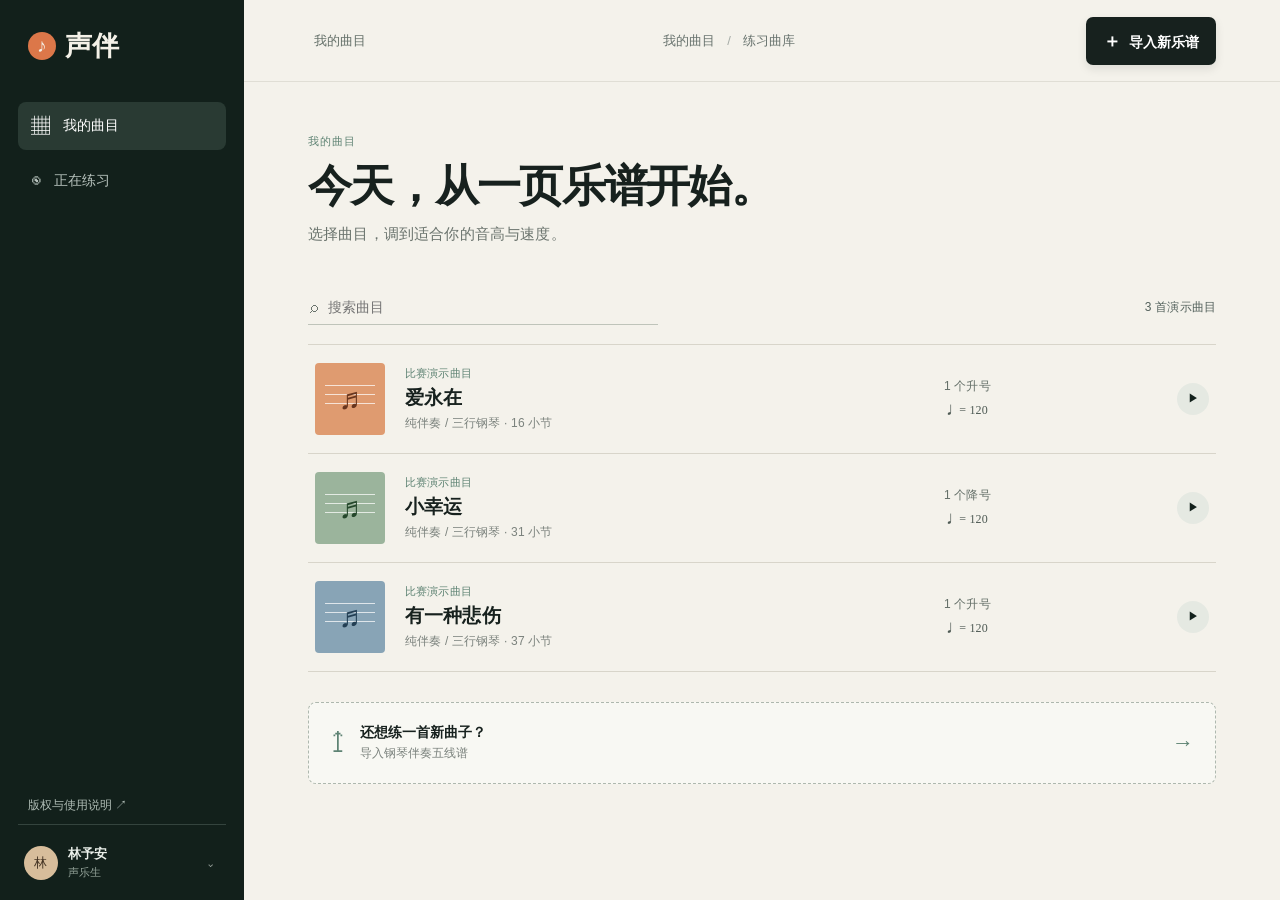
==== index.html @ eda8b864 "首次提交：声伴演示版" ====
<!doctype html>
<html lang="zh-CN">
  <head>
    <meta charset="UTF-8" />
    <meta name="viewport" content="width=device-width, initial-scale=1.0" />
    <meta name="theme-color" content="#17211e" />
    <title>声伴 · 声乐练习伴奏</title>
    <link rel="manifest" href="manifest.webmanifest" />
    <link rel="icon" href="icon.svg" type="image/svg+xml" />
    <link rel="stylesheet" href="styles.css" />
    <link rel="stylesheet" href="practice.css" />
  </head>
  <body>
    <div class="app-shell">
      <aside class="sidebar" aria-label="主导航">
        <a href="#" class="brand" aria-label="声伴首页"><span class="brand-mark">♪</span><span>声伴</span></a>
        <nav>
          <button class="nav-item active" data-view="library"><span>▦</span>我的曲目</button>
          <button class="nav-item" data-view="practice"><span>◉</span>正在练习</button>
        </nav>
        <div class="sidebar-bottom">
          <button class="copyright-link" id="show-rights">版权与使用说明 ↗</button>
          <div class="user"><span class="avatar">林</span><span><b>林予安</b><small>声乐生</small></span><button aria-label="账户菜单">⌄</button></div>
        </div>
      </aside>

      <main>
        <header class="topbar">
          <button class="back-button" data-view="library">我的曲目</button>
          <div class="crumb">我的曲目 <span>/</span> 练习曲库</div>
          <button class="new-score" data-import><span>＋</span> 导入新乐谱</button>
        </header>

        <section class="view active" id="library-view" aria-labelledby="library-title">
          <div class="library-heading">
            <div><p class="eyebrow">我的曲目</p><h1 id="library-title">今天，从一页乐谱开始。</h1><p class="subcopy">选择曲目，调到适合你的音高与速度。</p></div>
            
          </div>
          <div class="search-row"><label class="search"><span>⌕</span><input id="song-search" aria-label="搜索曲目" placeholder="搜索曲目" /></label><span class="library-count">3 首演示曲目</span></div>
          <div class="score-list" id="songs" aria-label="曲目列表"></div>
          <p id="empty-library" hidden>没有找到曲目，请换个名字试试。</p>
          <button class="import-banner" data-import><span class="upload-glyph">↥</span><span><b>还想练一首新曲子？</b><small>导入钢琴伴奏五线谱</small></span><strong>→</strong></button>
        </section>

        <section class="view" id="practice-view" aria-labelledby="practice-title">
          <div class="practice-head"><button class="back-button" data-view="library">← <span>曲目库</span></button><button class="back-button" id="restart">回到开头 ↶</button></div>
          <div class="piece-heading"><div class="piece-index">01</div><div><p class="eyebrow">钢琴伴奏练习</p><h1 id="practice-title">爱永在</h1><p id="practice-subtitle">16 小节 · 比赛演示曲目</p></div><div class="saved"><span>✓</span> 已保存</div></div>
          <div class="practice-grid">
            <section class="score-paper" aria-label="曲目五线谱">
              <div class="paper-top"><span id="score-title">爱永在</span><span id="score-key-label">原调</span></div>
              <p id="score-message" role="status">请从曲库选择曲目</p>
              <div id="score-container" aria-label="完整乐谱"></div>
              <p class="preview-caption">谱面保留全部声部；“纯伴奏”只播放钢琴双手声部。</p>
            </section>
            <aside class="control-deck">
              <div class="track-tabs" role="tablist"><button class="track-tab active" data-track="accompaniment" role="tab" aria-selected="true">纯伴奏</button><button class="track-tab" data-track="melody" role="tab" aria-selected="false">旋律提示</button></div>
              <p class="track-description" id="track-description">只播放下面两行钢琴伴奏，关闭最上方主旋律。</p>
              <div class="transport"><button id="prev" aria-label="上一小节">↶</button><button class="main-play" id="main-play" aria-label="播放">▶</button><button id="next" aria-label="下一小节">↷</button></div>
              <div class="timeline"><span id="elapsed">00:00</span><input id="progress" aria-label="播放进度" type="range" step="0.01" min="0" max="100" value="0" /><span id="duration">00:00</span></div>
              <p id="position-label" class="position-label">准备乐谱</p><div class="deck-section"><div class="deck-label"><span>练习速度</span><b id="tempo-readout">120 BPM</b></div><input id="tempo" aria-label="练习速度：60 至 160 BPM" type="range" min="60" max="160" step="1" value="120" /><div class="tempo-limits"><span>60</span><span>160 BPM</span></div></div>
              <div class="deck-section key-section"><div class="deck-label"><span>练习调性</span><b id="key-readout">原调</b></div><div class="key-control"><button id="key-down" aria-label="降半音">−</button><span id="semitone">0</span><button id="key-up" aria-label="升半音">＋</button></div></div>
              <div class="practice-tools"><button id="loop-a">设置 A 点</button><button id="loop-b" disabled>设置 B 点</button></div>
              <p id="loop-status" class="control-note">选择播放位置，设置循环起止点</p>
              <button id="loop-clear" class="text-button" hidden>清除循环</button>
              <button id="count-toggle" class="count-button" aria-pressed="false">播放前倒数 4 拍</button>
              <details class="backup-panel"><summary>备用录音</summary><p id="backup-note">保持原调、原速；上方播放器支持移调与调速。</p><audio id="backup-audio" controls preload="none" aria-label="备用录音"></audio></details>
            </aside>
          </div>
        </section>
      </main>
    </div>

    <dialog id="import-dialog" aria-labelledby="import-title"><button class="modal-close" data-close aria-label="关闭">×</button><p class="eyebrow">导入乐谱</p><h2 id="import-title">先准备好你的乐谱</h2><p>当前演示可播放《爱永在》《小幸运》和《有一种悲伤》。新曲目需要先识谱、校对，再加入曲库；图片自动识谱尚未接通。</p><button class="primary-button" data-close>返回曲库</button></dialog>
    <dialog id="rights-dialog"><button class="modal-close" data-close aria-label="关闭">×</button><p class="eyebrow">使用说明</p><h2>仅使用你有权练习的乐谱</h2><p>当前原型不会上传或保存图片。正式服务接入后，乐谱处理方式与保存期限会在上传前说明。</p><button class="primary-button" data-close>我知道了</button></dialog>
    <div class="toast" id="toast" role="status"></div>
    <script src="vendor/opensheetmusicdisplay.min.js"></script>
    <script type="module" src="practice-app.js"></script>
  </body>
</html>
---- styles.css ----
:root{--ink:#17211e;--ink-soft:#53615c;--deep:#12201b;--paper:#f7f4ec;--paper-dark:#ece6d9;--line:#d8d5ca;--moss:#5e8373;--moss-light:#dce9df;--orange:#dc7749;--red:#b84e3d;--shadow:0 18px 44px rgba(26,36,30,.12)}*{box-sizing:border-box}body{margin:0;background:#f4f2eb;color:var(--ink);font-family:"Source Han Sans SC",sans-serif;letter-spacing:.01em}button,input{font:inherit}button{cursor:pointer;border:0;background:none;color:inherit}.app-shell{min-height:100vh;display:flex}.sidebar{width:244px;background:var(--deep);color:#e9eee9;display:flex;flex-direction:column;padding:28px 18px 20px;position:fixed;inset:0 auto 0 0}.brand{color:#f4f1e8;text-decoration:none;font-family:"Noto Serif SC",serif;font-size:27px;font-weight:700;display:flex;align-items:center;gap:9px;padding:0 10px 38px}.brand-mark{width:28px;height:28px;background:var(--orange);border-radius:50%;display:grid;place-items:center;font-family:serif;font-size:19px}.sidebar nav{display:grid;gap:7px}.nav-item{height:48px;text-align:left;border-radius:8px;color:#b7c2bd;padding:0 13px;font-size:14px;display:flex;align-items:center;gap:13px}.nav-item span{font-size:19px}.nav-item.active,.nav-item:hover{background:#293a33;color:#fff}.sidebar-bottom{margin-top:auto}.copyright-link{color:#aebbb4;font-size:12px;padding:10px}.user{border-top:1px solid #34443e;padding:20px 6px 0;display:flex;align-items:center;gap:10px;font-size:13px}.user .avatar{background:#d7bd9b;color:#433323;width:34px;height:34px;display:grid;place-items:center;border-radius:50%;font-family:"Noto Serif SC"}.user b,.user small{display:block}.user small{font-size:11px;color:#91a097;margin-top:2px}.user button{margin-left:auto;color:#ced6d0}main{width:calc(100% - 244px);margin-left:244px;min-height:100vh}.topbar{height:82px;padding:0 clamp(24px,5vw,84px);display:flex;align-items:center;justify-content:space-between;border-bottom:1px solid #e0ded5}.crumb{font-size:13px;color:#68736e}.crumb span{margin:0 8px;color:#a6aca7}.new-score,.primary-button{background:var(--ink);color:#fff;border-radius:7px;padding:12px 17px;font-size:14px;font-weight:600;box-shadow:0 4px 10px rgba(18,32,27,.1)}.new-score span{font-size:18px;margin-right:4px}.mobile-menu{display:none}.view{display:none;padding:52px clamp(24px,5vw,84px) 72px;max-width:1450px;margin:auto}.view.active{display:block}.library-heading{display:flex;justify-content:space-between;align-items:flex-start}.eyebrow{color:var(--moss);font-family:"DM Mono",monospace;letter-spacing:.1em;text-transform:uppercase;font-size:11px;margin:0 0 12px;font-weight:500}.library-heading h1,.piece-heading h1,dialog h2{font:600 clamp(29px,3.4vw,47px)/1.17 "Noto Serif SC",serif;letter-spacing:-.04em;margin:0}.subcopy{color:#6b746e;margin:13px 0 0;font-size:15px}.round-icon{width:38px;height:38px;border:1px solid var(--line);border-radius:50%;color:#647069;font-size:20px}.search-row{display:flex;justify-content:space-between;align-items:center;margin:46px 0 19px}.search{display:flex;align-items:center;border-bottom:1px solid #bfc4ba;width:min(350px,60%);padding:8px 2px;gap:8px;color:#6a746d}.search input{background:transparent;border:0;outline:0;width:100%;font-size:14px}.filter{font-size:13px;border:1px solid var(--line);border-radius:5px;padding:9px 11px;background:#f9f8f4}.filter span{margin-left:20px}.score-list{border-top:1px solid var(--line)}.score-row{display:grid;grid-template-columns:70px 1fr 155px 90px;gap:20px;align-items:center;padding:18px 7px;border-bottom:1px solid var(--line);transition:.2s}.score-row:hover{background:#eeeee7;transform:translateX(3px)}.score-art{height:72px;border-radius:4px;position:relative;overflow:hidden;display:flex;align-items:center;justify-content:center;font-family:serif;font-size:30px}.score-art i{height:1px;position:absolute;left:10px;right:10px;background:rgba(255,255,255,.72)}.score-art i:nth-of-type(1){top:22px}.score-art i:nth-of-type(2){top:31px}.score-art i:nth-of-type(3){top:40px}.art-orange{background:#df9b70;color:#68351e}.art-blue{background:#88a4b6;color:#233f54}.art-green{background:#9bb49c;color:#24472b}.score-art span{z-index:1}.score-kicker{font-size:11px;color:var(--moss);font-family:"DM Mono";margin:0 0 4px}.score-main h2{font:600 19px "Noto Serif SC",serif;margin:0}.score-main p:last-child{font-size:12px;margin:4px 0 0;color:#7b827d}.score-meta{font-size:12px;color:#657069;display:grid;gap:7px}.score-meta b{font:500 12px "DM Mono";color:#4e5a54}.row-actions{display:flex;gap:8px;justify-content:flex-end}.row-actions button{width:32px;height:32px;border-radius:50%;font-size:18px}.play-mini{background:#e5e9e2;color:var(--deep);font-size:11px!important}.import-banner{width:100%;margin-top:30px;border:1px dashed #aeb8ae;border-radius:8px;padding:21px;display:flex;align-items:center;gap:16px;text-align:left;background:#f8f8f3}.import-banner:hover{background:#edf1ec}.upload-glyph{font-size:28px;color:var(--moss)}.import-banner b,.import-banner small{display:block}.import-banner b{font-size:14px}.import-banner small{color:#7b827d;font-size:12px;margin-top:3px}.import-banner strong{font-size:22px;margin-left:auto;color:var(--moss)}
/* practice */.practice-head{display:flex;justify-content:space-between}.back-button{font-size:13px;color:#647069}.back-button span{margin-left:6px}.more-button{font-size:18px}.piece-heading{display:flex;align-items:center;gap:20px;margin:28px 0 36px}.piece-index{font:500 14px "DM Mono";color:#7a8b81;border-right:1px solid var(--line);padding:10px 20px 10px 0}.piece-heading h1{font-size:38px}.piece-heading p:last-child{font-size:13px;color:#6f7973;margin:7px 0 0}.saved{font-size:12px;color:#628472;margin-left:auto}.saved span{border-radius:50%;background:#dfece3;padding:2px 5px;margin-right:4px}.practice-grid{display:grid;grid-template-columns:minmax(400px,1.28fr) minmax(330px,.72fr);gap:32px;align-items:start}.score-paper{height:560px;background:var(--paper);box-shadow:var(--shadow);border:1px solid #e1ddcf;padding:52px 48px;position:relative;overflow:hidden}.paper-top{font-family:"Noto Serif SC";display:flex;justify-content:space-between;font-size:15px;margin-bottom:60px}.staff{height:112px;position:relative;border-top:1px solid #777}.staff:before,.staff:after{content:"";position:absolute;left:0;right:0;height:1px;background:#777;box-shadow:0 18px #777,0 36px #777,0 54px #777}.staff:before{top:0}.staff:after{display:none}.staff b{font-size:44px;position:absolute;top:3px;font-weight:400}.staff span{font-family:serif;font-size:33px;position:absolute;top:20px}.staff span:nth-of-type(1){left:23%}.staff span:nth-of-type(2){left:38%;top:10px}.staff span:nth-of-type(3){left:54%;top:30px}.staff span:nth-of-type(4){left:68%;top:6px}.staff span:nth-of-type(5){left:80%;top:18px}.staff span:nth-of-type(6){left:92%;top:26px}.staff-two{margin-top:15px}.staff-three{margin-top:15px}.play-cursor{position:absolute;background:var(--orange);top:122px;bottom:82px;width:2px;left:16%;box-shadow:0 0 0 5px rgba(220,119,73,.12);transition:left .1s linear}.paper-page{position:absolute;bottom:24px;left:0;right:0;text-align:center;font:12px "DM Mono";color:#92958e}.control-deck{background:#fffefb;border:1px solid #e4e1d8;padding:26px;border-radius:8px;box-shadow:0 7px 22px rgba(31,38,33,.05)}.track-tabs{display:grid;grid-template-columns:1fr 1fr;border-bottom:1px solid var(--line)}.track-tab{padding:0 0 11px;font-size:14px;color:#748078;position:relative}.track-tab.active{color:var(--ink);font-weight:600}.track-tab.active:after{content:"";height:2px;background:var(--orange);position:absolute;bottom:-1px;left:17px;right:17px}.track-description{font-size:12px;color:#78817b;line-height:1.7;margin:14px 0 19px}.transport{display:flex;align-items:center;justify-content:center;gap:24px}.transport button:not(.main-play){color:#67726b;font-size:21px}.main-play{width:56px;height:56px;border-radius:50%;background:var(--ink);color:#fff;font-size:18px;padding-left:3px;box-shadow:0 7px 15px rgba(18,32,27,.18)}.timeline{display:grid;grid-template-columns:37px 1fr 37px;align-items:center;gap:8px;margin:17px 0 26px;font:10px "DM Mono";color:#788079}.timeline input{width:100%}.deck-section{padding:19px 0;border-top:1px solid #e5e2d9}.deck-label{display:flex;justify-content:space-between;font-size:13px;margin-bottom:14px}.deck-label b{font:500 12px "DM Mono";color:var(--moss)}input[type=range]{accent-color:var(--moss)}.speed-presets{display:flex;gap:8px;margin-top:12px}.speed-presets button{border:1px solid var(--line);border-radius:4px;padding:5px 8px;font:11px "DM Mono";color:#65716a}.speed-presets .selected{color:#fff;background:var(--moss);border-color:var(--moss)}.key-control{display:flex;gap:14px;align-items:center}.key-control button{width:32px;height:28px;border:1px solid var(--line);border-radius:4px;font-size:19px;line-height:1}.key-control span{font:12px "DM Mono";width:20px;text-align:center}.practice-tools{display:grid;grid-template-columns:1fr 1fr;gap:9px;margin-top:20px}.practice-tools button{border:1px solid var(--line);border-radius:5px;padding:10px 7px;font-size:12px;color:#637068}.practice-tools button.active{background:var(--moss-light);border-color:var(--moss);color:#28503e}.practice-tools span{font-size:16px;margin-right:3px}
/* dialogs */dialog{width:min(520px,calc(100% - 28px));border:0;border-radius:10px;padding:38px;background:#fbfaf6;box-shadow:0 30px 90px rgba(0,0,0,.3);color:var(--ink)}dialog::backdrop{background:rgba(10,22,17,.63);backdrop-filter:blur(3px)}dialog h2{font-size:31px}dialog>p:not(.eyebrow){font-size:14px;color:#68736d;line-height:1.8;margin:12px 0 24px}.modal-close{position:absolute;right:17px;top:14px;color:#6e7771;font-size:24px}.modal-step{display:none}.modal-step.active{display:block}.dropzone{border:1px dashed #9eab9f;min-height:178px;display:flex;flex-direction:column;justify-content:center;align-items:center;gap:6px;cursor:pointer;background:#f4f6f0;margin:26px 0 16px;border-radius:7px}.dropzone:hover{background:#e9f0e9}.dropzone input{display:none}.dropzone .camera{font-size:26px;color:var(--moss)}.dropzone b{font-size:14px}.dropzone small{font-size:12px;color:#7b837d}.rights{display:flex;gap:8px;font-size:12px;line-height:1.6;color:#657069;margin-bottom:19px}.rights input{margin-top:3px;accent-color:var(--moss)}.primary-button{width:100%;display:flex;justify-content:space-between;align-items:center}.primary-button:disabled{opacity:.4;cursor:not-allowed}.scan-preview{height:186px;background:#e8e0d2;border-radius:5px;position:relative;overflow:hidden;display:grid;place-items:center;margin:28px 0 17px}.scan-page{width:178px;height:142px;background:#fcfaf3;box-shadow:0 4px 15px rgba(0,0,0,.13);display:grid;place-items:center;font:37px serif;letter-spacing:8px;transform:rotate(-3deg)}.scan-line{position:absolute;height:2px;background:var(--orange);left:0;right:0;top:44%;box-shadow:0 0 15px 4px rgba(220,119,73,.3);animation:scan 1.6s ease-in-out infinite}@keyframes scan{50%{top:66%}}.progress-label{font-size:13px;display:flex;justify-content:space-between}.progress-label b{font:12px "DM Mono";color:var(--moss)}.scan-progress{height:5px;background:#e1e5de;border-radius:9px;overflow:hidden;margin-top:9px}.scan-progress i{display:block;height:100%;background:var(--moss);width:16%;transition:width .4s}.scan-note{color:#7a837e;font-size:12px;line-height:1.7;margin:15px 0 0}.review-summary{display:flex;gap:13px;align-items:center;background:#edf3ed;padding:16px;border-radius:6px;margin:24px 0 12px}.check-circle{background:var(--moss);color:white;width:25px;height:25px;border-radius:50%;display:grid;place-items:center}.review-summary b,.review-summary small{display:block;font-size:13px}.review-summary small{font-size:11px;color:#68736d;margin-top:3px}.warning{display:flex;gap:10px;background:#fff3df;border-left:3px solid #d58c35;padding:11px;margin-bottom:20px}.warning span{color:#b26b1f;font-weight:bold}.warning p{margin:0;font-size:11px;line-height:1.55;color:#705c42}.warning b{display:block}.text-button{display:block;margin:14px auto 0;font-size:13px;color:#69766e;text-decoration:underline}.toast{position:fixed;bottom:28px;left:50%;transform:translate(-50%,130px);background:var(--ink);color:#fff;padding:11px 18px;border-radius:6px;font-size:13px;box-shadow:var(--shadow);opacity:0;transition:.3s;z-index:5}.toast.show{transform:translate(-50%,0);opacity:1}
@media(max-width:820px){.sidebar{width:100%;height:64px;bottom:auto;padding:0 17px;flex-direction:row;align-items:center;z-index:4}.brand{font-size:23px;padding:0}.brand-mark{width:25px;height:25px}.sidebar nav,.sidebar-bottom{display:none}main{width:100%;margin:0;padding-top:64px}.topbar{height:62px;padding:0 18px}.crumb{display:none}.mobile-menu{display:block;font-size:20px}.new-score{padding:9px 12px;font-size:12px}.view{padding:31px 18px 50px}.library-heading h1{font-size:32px}.subcopy{font-size:13px}.search-row{margin:30px 0 14px}.score-row{grid-template-columns:54px 1fr 36px;gap:12px;padding:13px 2px}.score-art{height:56px}.score-meta{display:none}.row-actions button:last-child{display:none}.score-main h2{font-size:16px}.score-main p:last-child{white-space:nowrap;overflow:hidden;text-overflow:ellipsis;max-width:190px}.import-banner{padding:17px}.piece-heading{margin:18px 0 25px;gap:13px}.piece-index{display:none}.piece-heading h1{font-size:31px}.saved{display:none}.practice-grid{grid-template-columns:1fr;gap:18px}.score-paper{height:415px;padding:32px 25px}.paper-top{margin-bottom:36px}.staff{height:83px}.staff span{font-size:25px}.practice-tools{margin-top:14px}dialog{padding:31px 24px}.dropzone{min-height:150px}}
@media(prefers-reduced-motion:reduce){*,*:before,*:after{animation-duration:.001ms!important;transition-duration:.001ms!important}}
.note-line{display:grid;grid-template-columns:repeat(8,1fr);gap:18px 8px;margin-top:42px;padding:28px 8px;border-top:1px solid #798079;border-bottom:1px solid #798079}.note-line span{font:500 15px "DM Mono";text-align:center;padding:8px 1px;background:#e8ede7;border-radius:4px;color:#244536}.preview-caption{font-size:12px;color:#707974;margin-top:28px}.generated-tracks{display:grid;gap:9px;margin:25px 0}.generated-tracks>div{display:flex;align-items:center;gap:11px;padding:12px;background:#f0f3ef;border:1px solid #dfe7df;border-radius:6px}.generated-tracks>div>span{width:31px;height:31px;background:#fff;border-radius:50%;display:grid;place-items:center;color:var(--moss);font-size:18px}.generated-tracks p{margin:0;flex:1}.generated-tracks b,.generated-tracks small{display:block;font-size:13px}.generated-tracks small{font-size:11px;color:#68736d;margin-top:2px}.generated-tracks em{font-style:normal;font:10px "DM Mono";color:var(--moss)}
@media(max-width:820px){.note-line{grid-template-columns:repeat(4,1fr);margin-top:24px;padding:20px 4px;gap:10px 5px}}
.pending-score{opacity:.76}.pending-button{border:1px solid var(--line)!important;border-radius:4px!important;padding:7px 9px!important;color:#7a847e;font-size:11px!important;cursor:not-allowed}
.tempo-limits{display:flex;justify-content:space-between;color:#77817b;font:10px "DM Mono";margin-top:7px}
.staff-notation{width:100%;height:auto;margin-top:24px;overflow:visible}.staff-group>line,.bar-line,.ledger-line,.note-stem{stroke:#343c37;stroke-width:1.4}.ledger-line{stroke-width:1.8}.note-head{fill:#26332c;transform:rotate(-18deg);transform-origin:center}.clef{font-family:serif;fill:#263c37}.clef.treble{font-size:118px}.clef.bass{font-size:92px}.key-sign,.time-signature,.note-accidental{font:26px "Noto Serif SC",serif;fill:#26332c}.note-accidental{font-size:19px}.grand-brace{fill:none;stroke:#343c37;stroke-width:2}
@media(max-width:820px){.staff-notation{margin-top:16px}.clef.treble{font-size:100px}.clef.bass{font-size:78px}.key-signature text,.time-signature{font-size:21px}}
---- practice.css ----
/* Local additions keep the original visual language and give real scores room. */
[hidden]{display:none!important}
.library-count{font-size:12px;color:var(--ink-soft)}
.score-row{cursor:pointer}
.score-paper{height:auto;min-height:480px;max-height:76vh;overflow:auto;padding:25px 18px;scrollbar-gutter:stable}
.paper-top{margin:0 5px 12px;position:sticky;top:-25px;z-index:1;background:var(--paper);padding:12px 0;border-bottom:1px solid var(--line)}
#score-container{width:100%;min-width:0;background:white;border-radius:3px}
#score-container svg{display:block;max-width:100%}
.preview-caption,.control-note,.position-label{font-size:12px;line-height:1.7;color:var(--ink-soft)}
.position-label{text-align:center;margin-top:-12px;margin-bottom:18px;font-family:'DM Mono',monospace}
.control-deck{position:sticky;top:18px}
.practice-grid{grid-template-columns:minmax(0,1.3fr) minmax(285px,.7fr);gap:24px}
.practice-tools{margin-top:12px}
.control-note{margin:8px 0}
.deck-section>input[type=range]{width:100%}
.count-button{padding:10px;width:100%;border:1px solid var(--line);border-radius:5px;font-size:12px;color:var(--ink-soft);margin-top:8px}
.count-button.active{background:var(--moss-light);border-color:var(--moss)}
.backup-panel{border-top:1px solid var(--line);margin-top:20px;padding-top:14px;font-size:12px;color:var(--ink-soft)}
.backup-panel summary{cursor:pointer}
.backup-panel p{line-height:1.6}
.backup-panel audio{display:block;width:100%;margin-top:10px;height:36px}
button:disabled{opacity:.45;cursor:not-allowed}
button:focus-visible,a:focus-visible,summary:focus-visible,input:focus-visible{outline:3px solid var(--orange);outline-offset:4px}
@media(max-width:1100px){.practice-grid{grid-template-columns:minmax(0,1fr)}.control-deck{position:static}.score-paper{max-height:65vh}}
@media(max-width:820px){.score-paper{padding:18px 8px;min-height:260px;max-height:50vh}.paper-top{top:-18px}.piece-heading h1{font-size:30px}.control-deck{padding:22px}.track-tab{min-height:38px}.score-main p:last-child{max-width:190px}.sidebar{position:absolute}.practice-head{gap:20px}}
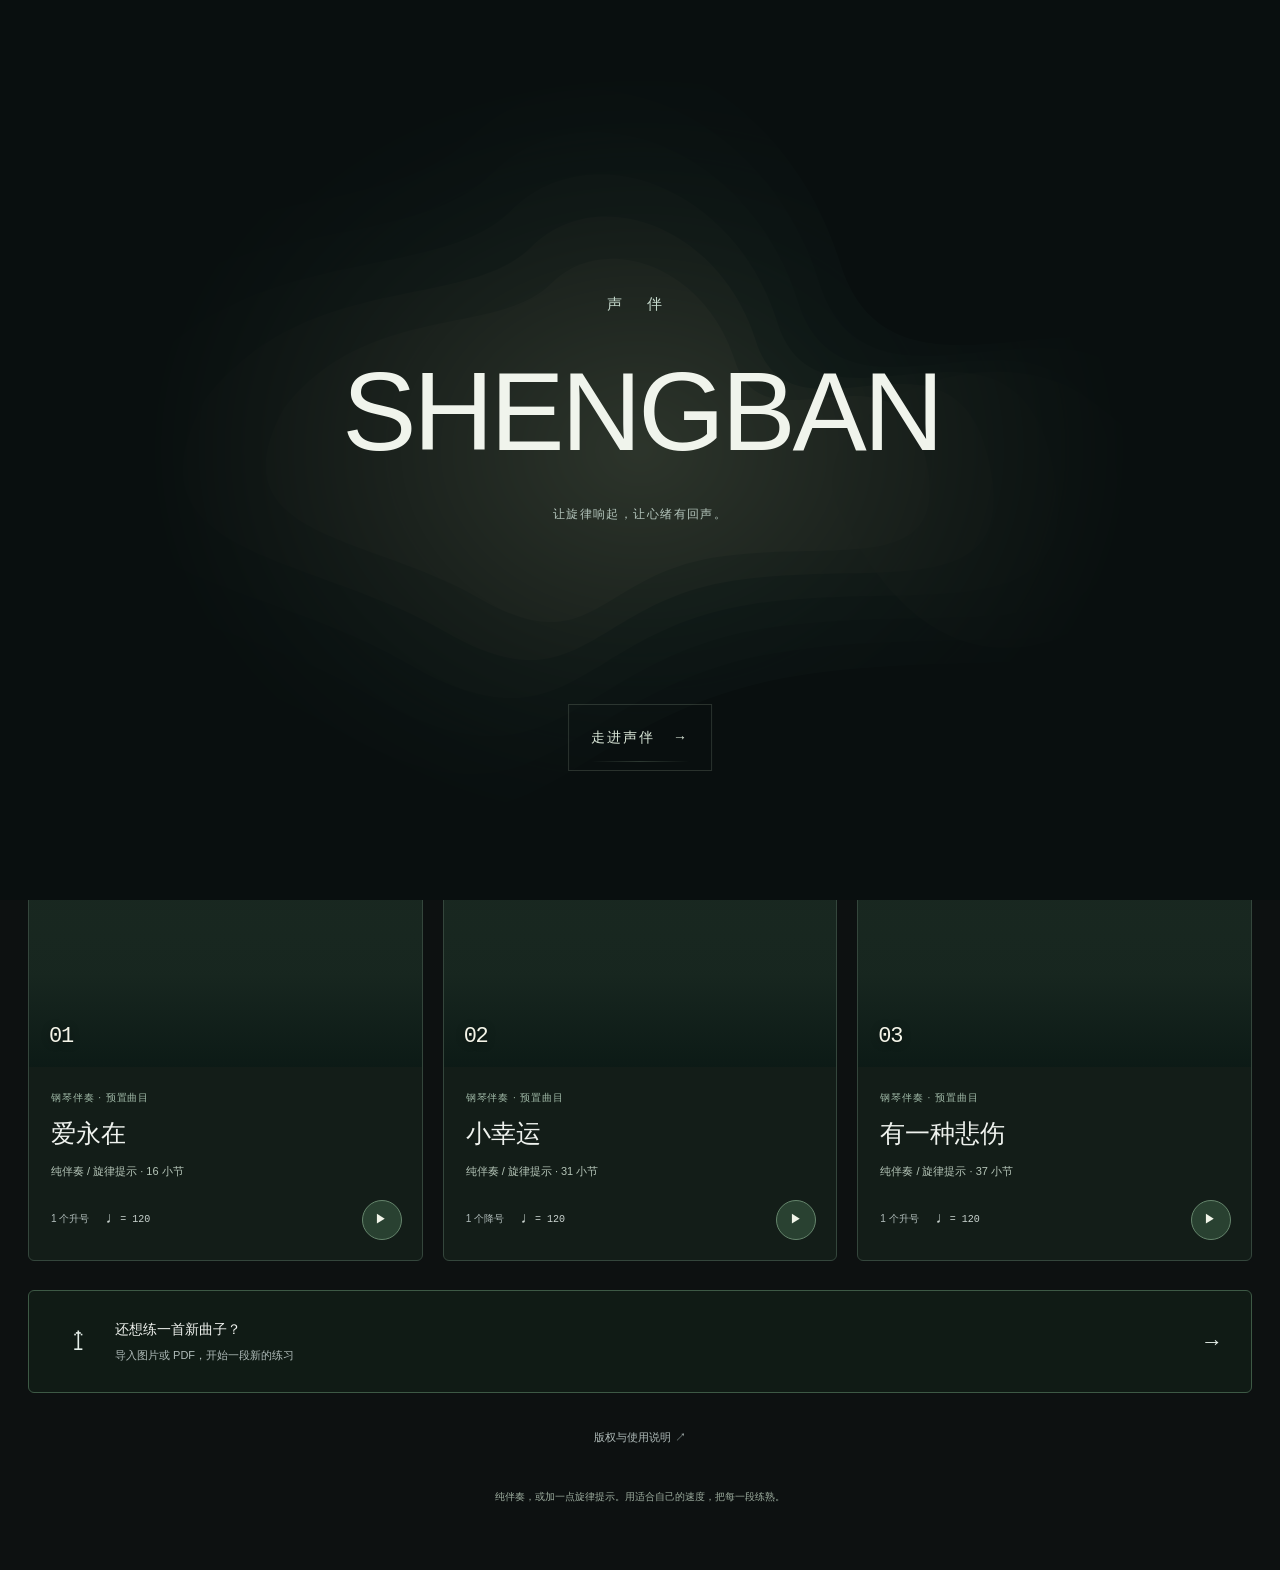
==== commit 812c6705: "上传状态" ====
--- a/index.html
+++ b/index.html
@@ -3,53 +3,63 @@
   <head>
     <meta charset="UTF-8" />
     <meta name="viewport" content="width=device-width, initial-scale=1.0" />
-    <meta name="theme-color" content="#17211e" />
-    <title>声伴 · 声乐练习伴奏</title>
+    <script>const chosenTheme = new URLSearchParams(location.search).get('theme'); document.documentElement.dataset.theme = ['silver', 'concert'].includes(chosenTheme) ? chosenTheme : 'studio';</script>
+    <meta name="theme-color" content="#111714" />
+    <title>声伴 · 音乐相伴</title>
     <link rel="manifest" href="manifest.webmanifest" />
     <link rel="icon" href="icon.svg" type="image/svg+xml" />
     <link rel="stylesheet" href="styles.css" />
-    <link rel="stylesheet" href="practice.css" />
-  </head>
+    <link rel="stylesheet" href="practice.css" /><link rel="stylesheet" href="mist.css" /><link rel="stylesheet" href="motion.css" />
+  <link rel="stylesheet" href="intro.css"><link rel="stylesheet" href="scenery.css"></head>
   <body>
     <div class="app-shell">
       <aside class="sidebar" aria-label="主导航">
         <a href="#" class="brand" aria-label="声伴首页"><span class="brand-mark">♪</span><span>声伴</span></a>
+        <p class="brand-subtitle">你的声乐练习空间</p>
         <nav>
-          <button class="nav-item active" data-view="library"><span>▦</span>我的曲目</button>
-          <button class="nav-item" data-view="practice"><span>◉</span>正在练习</button>
+          <button class="nav-item active" data-view="library"><svg viewBox="0 0 24 24" fill="none" stroke="currentColor" stroke-width="1.5" aria-hidden="true"><rect x="4" y="3" width="16" height="18" rx="2"/><path d="M8 3v18M11 8h5M11 12h5M11 16h3"/></svg>我的曲目</button>
+          <button class="nav-item" data-view="practice"><svg viewBox="0 0 24 24" fill="none" stroke="currentColor" stroke-width="1.5" aria-hidden="true"><circle cx="12" cy="12" r="8"/><path d="m10 8 6 4-6 4Z"/></svg>正在练习</button>
         </nav>
+        <p class="sidebar-note">按自己的音域，<br>慢慢练习。</p>
         <div class="sidebar-bottom">
-          <button class="copyright-link" id="show-rights">版权与使用说明 ↗</button>
-          <div class="user"><span class="avatar">林</span><span><b>林予安</b><small>声乐生</small></span><button aria-label="账户菜单">⌄</button></div>
+          
+          <div class="workspace-label"><span class="workspace-symbol" aria-hidden="true">♮</span><span><b>声乐练习空间</b><small>钢琴伴奏 · 旋律提示</small></span></div>
         </div>
       </aside>
 
       <main>
         <header class="topbar">
           <button class="back-button" data-view="library">我的曲目</button>
-          <div class="crumb">我的曲目 <span>/</span> 练习曲库</div>
+          <div class="crumb">我的曲目 / 练习曲库 </div>
           <button class="new-score" data-import><span>＋</span> 导入新乐谱</button>
         </header>
 
         <section class="view active" id="library-view" aria-labelledby="library-title">
           <div class="library-heading">
-            <div><p class="eyebrow">我的曲目</p><h1 id="library-title">今天，从一页乐谱开始。</h1><p class="subcopy">选择曲目，调到适合你的音高与速度。</p></div>
-            
+            <div><p class="eyebrow">我的曲目</p><h1 id="library-title"><span>新的开始，</span><span>心的共振</span></h1><p class="subcopy">让熟悉的音符，陪你发现日常里的美好。</p><div class="hero-actions"><button class="primary-button" data-view="practice">开启音乐时光 <span aria-hidden="true">↗</span></button><button class="hero-import" data-import>导入你的乐谱 <span aria-hidden="true">＋</span></button></div></div>
+            <div class="library-art" aria-hidden="true"><svg viewBox="0 0 240 150" fill="none" stroke="currentColor"><path opacity=".3" d="M8 42h224M8 54h224M8 66h224M8 78h224M8 90h224"/><path stroke-width="1.2" d="M28 122V28h27v94M55 28h27v94M82 28h27v94M109 28h27v94M136 28h27v94M163 28h27v94M190 28h22v94M28 122h184"/><path fill="currentColor" opacity=".28" stroke="none" d="M47 28h15v53H47zM74 28h15v53H74zM128 28h15v53h-15zM155 28h15v53h-15zM182 28h15v53h-15z"/></svg></div>
           </div>
-          <div class="search-row"><label class="search"><span>⌕</span><input id="song-search" aria-label="搜索曲目" placeholder="搜索曲目" /></label><span class="library-count">3 首演示曲目</span></div>
+          <div class="library-section-title"><p>你的练习曲库</p><h2>熟悉的旋律，新的进步。</h2></div>
+          <div class="search-row"><label class="search"><svg viewBox="0 0 24 24" fill="none" stroke="currentColor" stroke-width="1.5" aria-hidden="true"><circle cx="10.5" cy="10.5" r="6.5"/><path d="m16 16 5 5"/></svg><input id="song-search" aria-label="搜索曲目" placeholder="寻找今天想练的曲目" /></label><span class="library-count">3 首演示曲目</span></div>
+          <div class="list-heading" aria-hidden="true"><span>曲目</span><span>调号 / 速度</span><span>试听</span></div>
           <div class="score-list" id="songs" aria-label="曲目列表"></div>
           <p id="empty-library" hidden>没有找到曲目，请换个名字试试。</p>
-          <button class="import-banner" data-import><span class="upload-glyph">↥</span><span><b>还想练一首新曲子？</b><small>导入钢琴伴奏五线谱</small></span><strong>→</strong></button>
+          <button class="import-banner" data-import><span class="upload-glyph" aria-hidden="true">↥</span><span><b>还想练一首新曲子？</b><small>导入图片或 PDF，开始一段新的练习</small></span><strong aria-hidden="true">→</strong></button>
+          <button class="copyright-link" id="show-rights">版权与使用说明 ↗</button>
+          <p class="library-footnote">纯伴奏，或加一点旋律提示。用适合自己的速度，把每一段练熟。</p>
         </section>
 
         <section class="view" id="practice-view" aria-labelledby="practice-title">
           <div class="practice-head"><button class="back-button" data-view="library">← <span>曲目库</span></button><button class="back-button" id="restart">回到开头 ↶</button></div>
-          <div class="piece-heading"><div class="piece-index">01</div><div><p class="eyebrow">钢琴伴奏练习</p><h1 id="practice-title">爱永在</h1><p id="practice-subtitle">16 小节 · 比赛演示曲目</p></div><div class="saved"><span>✓</span> 已保存</div></div>
+          <div class="piece-heading"><div class="piece-index">01</div><div><p class="eyebrow">钢琴伴奏练习</p><h1 id="practice-title">爱永在</h1><p id="practice-subtitle">16 小节 · 比赛演示曲目</p></div><div class="saved"><span>♮</span> 钢琴音色</div></div>
           <div class="practice-grid">
             <section class="score-paper" aria-label="曲目五线谱">
-              <div class="paper-top"><span id="score-title">爱永在</span><span id="score-key-label">原调</span></div>
+              <div class="paper-top"><span id="score-title">爱永在</span><span id="score-key-label">原调</span><button id="score-expand" aria-expanded="false" aria-controls="score-scroll">展开全谱</button></div>
+              <p id="score-reading-hint" class="score-reading-hint">谱内上下滑动可查看全曲，也可展开全谱。</p>
+              <div id="score-scroll" class="score-scroll" tabindex="0" role="region" aria-label="乐谱滚动区域">
               <p id="score-message" role="status">请从曲库选择曲目</p>
               <div id="score-container" aria-label="完整乐谱"></div>
+              </div>
               <p class="preview-caption">谱面保留全部声部；“纯伴奏”只播放钢琴双手声部。</p>
             </section>
             <aside class="control-deck">
@@ -67,13 +77,14 @@
             </aside>
           </div>
         </section>
+        <section id="recognition-view" class="view" aria-label="上传乐谱与自动识谱"><button class="back-link" data-view="library">← 返回曲库</button><div id="recognition-host"></div></section>
       </main>
     </div>
 
-    <dialog id="import-dialog" aria-labelledby="import-title"><button class="modal-close" data-close aria-label="关闭">×</button><p class="eyebrow">导入乐谱</p><h2 id="import-title">先准备好你的乐谱</h2><p>当前演示可播放《爱永在》《小幸运》和《有一种悲伤》。新曲目需要先识谱、校对，再加入曲库；图片自动识谱尚未接通。</p><button class="primary-button" data-close>返回曲库</button></dialog>
-    <dialog id="rights-dialog"><button class="modal-close" data-close aria-label="关闭">×</button><p class="eyebrow">使用说明</p><h2>仅使用你有权练习的乐谱</h2><p>当前原型不会上传或保存图片。正式服务接入后，乐谱处理方式与保存期限会在上传前说明。</p><button class="primary-button" data-close>我知道了</button></dialog>
+    <dialog id="import-dialog" aria-labelledby="import-title"><button class="modal-close" data-close aria-label="关闭">×</button><p class="eyebrow">导入乐谱</p><h2 id="import-title">选择你的乐谱类型</h2><p>同一首歌可上传 1 至 6 页印刷五线谱，核对页序后生成连续试听。</p><button class="primary-button" data-layout-choice="vocal">三行声乐谱 · 人声＋钢琴双手</button><p>可选择纯伴奏或带旋律提示的钢琴演奏。</p><button class="primary-button" data-layout-choice="piano">两行钢琴谱 · 右手＋左手</button><p>完整演奏两行，不分离主旋律。暂不支持吉他六线谱。</p></dialog>
+    <dialog id="rights-dialog"><button class="modal-close" data-close aria-label="关闭">×</button><p class="eyebrow">使用说明</p><h2>仅使用你有权练习的乐谱</h2><p>预置曲目可直接试听。自动识谱试用会将图片上传至识谱服务器，图片与结果约 24 小时后清理；具体范围和次数限制见上传页面。</p><button class="primary-button" data-close>我知道了</button></dialog>
     <div class="toast" id="toast" role="status"></div>
     <script src="vendor/opensheetmusicdisplay.min.js"></script>
-    <script type="module" src="practice-app.js"></script>
-  </body>
+    <script type="module" src="practice-app.js"></script><script type="module" src="motion.js"></script>
+  <script type="module" src="intro.js"></script><script type="module" src="practice-buttons.js"></script></body>
 </html>
--- a/styles.css
+++ b/styles.css
@@ -1,12 +1,55 @@
-
-:root{--ink:#17211e;--ink-soft:#53615c;--deep:#12201b;--paper:#f7f4ec;--paper-dark:#ece6d9;--line:#d8d5ca;--moss:#5e8373;--moss-light:#dce9df;--orange:#dc7749;--red:#b84e3d;--shadow:0 18px 44px rgba(26,36,30,.12)}*{box-sizing:border-box}body{margin:0;background:#f4f2eb;color:var(--ink);font-family:"Source Han Sans SC",sans-serif;letter-spacing:.01em}button,input{font:inherit}button{cursor:pointer;border:0;background:none;color:inherit}.app-shell{min-height:100vh;display:flex}.sidebar{width:244px;background:var(--deep);color:#e9eee9;display:flex;flex-direction:column;padding:28px 18px 20px;position:fixed;inset:0 auto 0 0}.brand{color:#f4f1e8;text-decoration:none;font-family:"Noto Serif SC",serif;font-size:27px;font-weight:700;display:flex;align-items:center;gap:9px;padding:0 10px 38px}.brand-mark{width:28px;height:28px;background:var(--orange);border-radius:50%;display:grid;place-items:center;font-family:serif;font-size:19px}.sidebar nav{display:grid;gap:7px}.nav-item{height:48px;text-align:left;border-radius:8px;color:#b7c2bd;padding:0 13px;font-size:14px;display:flex;align-items:center;gap:13px}.nav-item span{font-size:19px}.nav-item.active,.nav-item:hover{background:#293a33;color:#fff}.sidebar-bottom{margin-top:auto}.copyright-link{color:#aebbb4;font-size:12px;padding:10px}.user{border-top:1px solid #34443e;padding:20px 6px 0;display:flex;align-items:center;gap:10px;font-size:13px}.user .avatar{background:#d7bd9b;color:#433323;width:34px;height:34px;display:grid;place-items:center;border-radius:50%;font-family:"Noto Serif SC"}.user b,.user small{display:block}.user small{font-size:11px;color:#91a097;margin-top:2px}.user button{margin-left:auto;color:#ced6d0}main{width:calc(100% - 244px);margin-left:244px;min-height:100vh}.topbar{height:82px;padding:0 clamp(24px,5vw,84px);display:flex;align-items:center;justify-content:space-between;border-bottom:1px solid #e0ded5}.crumb{font-size:13px;color:#68736e}.crumb span{margin:0 8px;color:#a6aca7}.new-score,.primary-button{background:var(--ink);color:#fff;border-radius:7px;padding:12px 17px;font-size:14px;font-weight:600;box-shadow:0 4px 10px rgba(18,32,27,.1)}.new-score span{font-size:18px;margin-right:4px}.mobile-menu{display:none}.view{display:none;padding:52px clamp(24px,5vw,84px) 72px;max-width:1450px;margin:auto}.view.active{display:block}.library-heading{display:flex;justify-content:space-between;align-items:flex-start}.eyebrow{color:var(--moss);font-family:"DM Mono",monospace;letter-spacing:.1em;text-transform:uppercase;font-size:11px;margin:0 0 12px;font-weight:500}.library-heading h1,.piece-heading h1,dialog h2{font:600 clamp(29px,3.4vw,47px)/1.17 "Noto Serif SC",serif;letter-spacing:-.04em;margin:0}.subcopy{color:#6b746e;margin:13px 0 0;font-size:15px}.round-icon{width:38px;height:38px;border:1px solid var(--line);border-radius:50%;color:#647069;font-size:20px}.search-row{display:flex;justify-content:space-between;align-items:center;margin:46px 0 19px}.search{display:flex;align-items:center;border-bottom:1px solid #bfc4ba;width:min(350px,60%);padding:8px 2px;gap:8px;color:#6a746d}.search input{background:transparent;border:0;outline:0;width:100%;font-size:14px}.filter{font-size:13px;border:1px solid var(--line);border-radius:5px;padding:9px 11px;background:#f9f8f4}.filter span{margin-left:20px}.score-list{border-top:1px solid var(--line)}.score-row{display:grid;grid-template-columns:70px 1fr 155px 90px;gap:20px;align-items:center;padding:18px 7px;border-bottom:1px solid var(--line);transition:.2s}.score-row:hover{background:#eeeee7;transform:translateX(3px)}.score-art{height:72px;border-radius:4px;position:relative;overflow:hidden;display:flex;align-items:center;justify-content:center;font-family:serif;font-size:30px}.score-art i{height:1px;position:absolute;left:10px;right:10px;background:rgba(255,255,255,.72)}.score-art i:nth-of-type(1){top:22px}.score-art i:nth-of-type(2){top:31px}.score-art i:nth-of-type(3){top:40px}.art-orange{background:#df9b70;color:#68351e}.art-blue{background:#88a4b6;color:#233f54}.art-green{background:#9bb49c;color:#24472b}.score-art span{z-index:1}.score-kicker{font-size:11px;color:var(--moss);font-family:"DM Mono";margin:0 0 4px}.score-main h2{font:600 19px "Noto Serif SC",serif;margin:0}.score-main p:last-child{font-size:12px;margin:4px 0 0;color:#7b827d}.score-meta{font-size:12px;color:#657069;display:grid;gap:7px}.score-meta b{font:500 12px "DM Mono";color:#4e5a54}.row-actions{display:flex;gap:8px;justify-content:flex-end}.row-actions button{width:32px;height:32px;border-radius:50%;font-size:18px}.play-mini{background:#e5e9e2;color:var(--deep);font-size:11px!important}.import-banner{width:100%;margin-top:30px;border:1px dashed #aeb8ae;border-radius:8px;padding:21px;display:flex;align-items:center;gap:16px;text-align:left;background:#f8f8f3}.import-banner:hover{background:#edf1ec}.upload-glyph{font-size:28px;color:var(--moss)}.import-banner b,.import-banner small{display:block}.import-banner b{font-size:14px}.import-banner small{color:#7b827d;font-size:12px;margin-top:3px}.import-banner strong{font-size:22px;margin-left:auto;color:var(--moss)}
-/* practice */.practice-head{display:flex;justify-content:space-between}.back-button{font-size:13px;color:#647069}.back-button span{margin-left:6px}.more-button{font-size:18px}.piece-heading{display:flex;align-items:center;gap:20px;margin:28px 0 36px}.piece-index{font:500 14px "DM Mono";color:#7a8b81;border-right:1px solid var(--line);padding:10px 20px 10px 0}.piece-heading h1{font-size:38px}.piece-heading p:last-child{font-size:13px;color:#6f7973;margin:7px 0 0}.saved{font-size:12px;color:#628472;margin-left:auto}.saved span{border-radius:50%;background:#dfece3;padding:2px 5px;margin-right:4px}.practice-grid{display:grid;grid-template-columns:minmax(400px,1.28fr) minmax(330px,.72fr);gap:32px;align-items:start}.score-paper{height:560px;background:var(--paper);box-shadow:var(--shadow);border:1px solid #e1ddcf;padding:52px 48px;position:relative;overflow:hidden}.paper-top{font-family:"Noto Serif SC";display:flex;justify-content:space-between;font-size:15px;margin-bottom:60px}.staff{height:112px;position:relative;border-top:1px solid #777}.staff:before,.staff:after{content:"";position:absolute;left:0;right:0;height:1px;background:#777;box-shadow:0 18px #777,0 36px #777,0 54px #777}.staff:before{top:0}.staff:after{display:none}.staff b{font-size:44px;position:absolute;top:3px;font-weight:400}.staff span{font-family:serif;font-size:33px;position:absolute;top:20px}.staff span:nth-of-type(1){left:23%}.staff span:nth-of-type(2){left:38%;top:10px}.staff span:nth-of-type(3){left:54%;top:30px}.staff span:nth-of-type(4){left:68%;top:6px}.staff span:nth-of-type(5){left:80%;top:18px}.staff span:nth-of-type(6){left:92%;top:26px}.staff-two{margin-top:15px}.staff-three{margin-top:15px}.play-cursor{position:absolute;background:var(--orange);top:122px;bottom:82px;width:2px;left:16%;box-shadow:0 0 0 5px rgba(220,119,73,.12);transition:left .1s linear}.paper-page{position:absolute;bottom:24px;left:0;right:0;text-align:center;font:12px "DM Mono";color:#92958e}.control-deck{background:#fffefb;border:1px solid #e4e1d8;padding:26px;border-radius:8px;box-shadow:0 7px 22px rgba(31,38,33,.05)}.track-tabs{display:grid;grid-template-columns:1fr 1fr;border-bottom:1px solid var(--line)}.track-tab{padding:0 0 11px;font-size:14px;color:#748078;position:relative}.track-tab.active{color:var(--ink);font-weight:600}.track-tab.active:after{content:"";height:2px;background:var(--orange);position:absolute;bottom:-1px;left:17px;right:17px}.track-description{font-size:12px;color:#78817b;line-height:1.7;margin:14px 0 19px}.transport{display:flex;align-items:center;justify-content:center;gap:24px}.transport button:not(.main-play){color:#67726b;font-size:21px}.main-play{width:56px;height:56px;border-radius:50%;background:var(--ink);color:#fff;font-size:18px;padding-left:3px;box-shadow:0 7px 15px rgba(18,32,27,.18)}.timeline{display:grid;grid-template-columns:37px 1fr 37px;align-items:center;gap:8px;margin:17px 0 26px;font:10px "DM Mono";color:#788079}.timeline input{width:100%}.deck-section{padding:19px 0;border-top:1px solid #e5e2d9}.deck-label{display:flex;justify-content:space-between;font-size:13px;margin-bottom:14px}.deck-label b{font:500 12px "DM Mono";color:var(--moss)}input[type=range]{accent-color:var(--moss)}.speed-presets{display:flex;gap:8px;margin-top:12px}.speed-presets button{border:1px solid var(--line);border-radius:4px;padding:5px 8px;font:11px "DM Mono";color:#65716a}.speed-presets .selected{color:#fff;background:var(--moss);border-color:var(--moss)}.key-control{display:flex;gap:14px;align-items:center}.key-control button{width:32px;height:28px;border:1px solid var(--line);border-radius:4px;font-size:19px;line-height:1}.key-control span{font:12px "DM Mono";width:20px;text-align:center}.practice-tools{display:grid;grid-template-columns:1fr 1fr;gap:9px;margin-top:20px}.practice-tools button{border:1px solid var(--line);border-radius:5px;padding:10px 7px;font-size:12px;color:#637068}.practice-tools button.active{background:var(--moss-light);border-color:var(--moss);color:#28503e}.practice-tools span{font-size:16px;margin-right:3px}
-/* dialogs */dialog{width:min(520px,calc(100% - 28px));border:0;border-radius:10px;padding:38px;background:#fbfaf6;box-shadow:0 30px 90px rgba(0,0,0,.3);color:var(--ink)}dialog::backdrop{background:rgba(10,22,17,.63);backdrop-filter:blur(3px)}dialog h2{font-size:31px}dialog>p:not(.eyebrow){font-size:14px;color:#68736d;line-height:1.8;margin:12px 0 24px}.modal-close{position:absolute;right:17px;top:14px;color:#6e7771;font-size:24px}.modal-step{display:none}.modal-step.active{display:block}.dropzone{border:1px dashed #9eab9f;min-height:178px;display:flex;flex-direction:column;justify-content:center;align-items:center;gap:6px;cursor:pointer;background:#f4f6f0;margin:26px 0 16px;border-radius:7px}.dropzone:hover{background:#e9f0e9}.dropzone input{display:none}.dropzone .camera{font-size:26px;color:var(--moss)}.dropzone b{font-size:14px}.dropzone small{font-size:12px;color:#7b837d}.rights{display:flex;gap:8px;font-size:12px;line-height:1.6;color:#657069;margin-bottom:19px}.rights input{margin-top:3px;accent-color:var(--moss)}.primary-button{width:100%;display:flex;justify-content:space-between;align-items:center}.primary-button:disabled{opacity:.4;cursor:not-allowed}.scan-preview{height:186px;background:#e8e0d2;border-radius:5px;position:relative;overflow:hidden;display:grid;place-items:center;margin:28px 0 17px}.scan-page{width:178px;height:142px;background:#fcfaf3;box-shadow:0 4px 15px rgba(0,0,0,.13);display:grid;place-items:center;font:37px serif;letter-spacing:8px;transform:rotate(-3deg)}.scan-line{position:absolute;height:2px;background:var(--orange);left:0;right:0;top:44%;box-shadow:0 0 15px 4px rgba(220,119,73,.3);animation:scan 1.6s ease-in-out infinite}@keyframes scan{50%{top:66%}}.progress-label{font-size:13px;display:flex;justify-content:space-between}.progress-label b{font:12px "DM Mono";color:var(--moss)}.scan-progress{height:5px;background:#e1e5de;border-radius:9px;overflow:hidden;margin-top:9px}.scan-progress i{display:block;height:100%;background:var(--moss);width:16%;transition:width .4s}.scan-note{color:#7a837e;font-size:12px;line-height:1.7;margin:15px 0 0}.review-summary{display:flex;gap:13px;align-items:center;background:#edf3ed;padding:16px;border-radius:6px;margin:24px 0 12px}.check-circle{background:var(--moss);color:white;width:25px;height:25px;border-radius:50%;display:grid;place-items:center}.review-summary b,.review-summary small{display:block;font-size:13px}.review-summary small{font-size:11px;color:#68736d;margin-top:3px}.warning{display:flex;gap:10px;background:#fff3df;border-left:3px solid #d58c35;padding:11px;margin-bottom:20px}.warning span{color:#b26b1f;font-weight:bold}.warning p{margin:0;font-size:11px;line-height:1.55;color:#705c42}.warning b{display:block}.text-button{display:block;margin:14px auto 0;font-size:13px;color:#69766e;text-decoration:underline}.toast{position:fixed;bottom:28px;left:50%;transform:translate(-50%,130px);background:var(--ink);color:#fff;padding:11px 18px;border-radius:6px;font-size:13px;box-shadow:var(--shadow);opacity:0;transition:.3s;z-index:5}.toast.show{transform:translate(-50%,0);opacity:1}
-@media(max-width:820px){.sidebar{width:100%;height:64px;bottom:auto;padding:0 17px;flex-direction:row;align-items:center;z-index:4}.brand{font-size:23px;padding:0}.brand-mark{width:25px;height:25px}.sidebar nav,.sidebar-bottom{display:none}main{width:100%;margin:0;padding-top:64px}.topbar{height:62px;padding:0 18px}.crumb{display:none}.mobile-menu{display:block;font-size:20px}.new-score{padding:9px 12px;font-size:12px}.view{padding:31px 18px 50px}.library-heading h1{font-size:32px}.subcopy{font-size:13px}.search-row{margin:30px 0 14px}.score-row{grid-template-columns:54px 1fr 36px;gap:12px;padding:13px 2px}.score-art{height:56px}.score-meta{display:none}.row-actions button:last-child{display:none}.score-main h2{font-size:16px}.score-main p:last-child{white-space:nowrap;overflow:hidden;text-overflow:ellipsis;max-width:190px}.import-banner{padding:17px}.piece-heading{margin:18px 0 25px;gap:13px}.piece-index{display:none}.piece-heading h1{font-size:31px}.saved{display:none}.practice-grid{grid-template-columns:1fr;gap:18px}.score-paper{height:415px;padding:32px 25px}.paper-top{margin-bottom:36px}.staff{height:83px}.staff span{font-size:25px}.practice-tools{margin-top:14px}dialog{padding:31px 24px}.dropzone{min-height:150px}}
-@media(prefers-reduced-motion:reduce){*,*:before,*:after{animation-duration:.001ms!important;transition-duration:.001ms!important}}
-.note-line{display:grid;grid-template-columns:repeat(8,1fr);gap:18px 8px;margin-top:42px;padding:28px 8px;border-top:1px solid #798079;border-bottom:1px solid #798079}.note-line span{font:500 15px "DM Mono";text-align:center;padding:8px 1px;background:#e8ede7;border-radius:4px;color:#244536}.preview-caption{font-size:12px;color:#707974;margin-top:28px}.generated-tracks{display:grid;gap:9px;margin:25px 0}.generated-tracks>div{display:flex;align-items:center;gap:11px;padding:12px;background:#f0f3ef;border:1px solid #dfe7df;border-radius:6px}.generated-tracks>div>span{width:31px;height:31px;background:#fff;border-radius:50%;display:grid;place-items:center;color:var(--moss);font-size:18px}.generated-tracks p{margin:0;flex:1}.generated-tracks b,.generated-tracks small{display:block;font-size:13px}.generated-tracks small{font-size:11px;color:#68736d;margin-top:2px}.generated-tracks em{font-style:normal;font:10px "DM Mono";color:var(--moss)}
-@media(max-width:820px){.note-line{grid-template-columns:repeat(4,1fr);margin-top:24px;padding:20px 4px;gap:10px 5px}}
-.pending-score{opacity:.76}.pending-button{border:1px solid var(--line)!important;border-radius:4px!important;padding:7px 9px!important;color:#7a847e;font-size:11px!important;cursor:not-allowed}
-.tempo-limits{display:flex;justify-content:space-between;color:#77817b;font:10px "DM Mono";margin-top:7px}
-.staff-notation{width:100%;height:auto;margin-top:24px;overflow:visible}.staff-group>line,.bar-line,.ledger-line,.note-stem{stroke:#343c37;stroke-width:1.4}.ledger-line{stroke-width:1.8}.note-head{fill:#26332c;transform:rotate(-18deg);transform-origin:center}.clef{font-family:serif;fill:#263c37}.clef.treble{font-size:118px}.clef.bass{font-size:92px}.key-sign,.time-signature,.note-accidental{font:26px "Noto Serif SC",serif;fill:#26332c}.note-accidental{font-size:19px}.grand-brace{fill:none;stroke:#343c37;stroke-width:2}
-@media(max-width:820px){.staff-notation{margin-top:16px}.clef.treble{font-size:100px}.clef.bass{font-size:78px}.key-signature text,.time-signature{font-size:21px}}
+@import url('./theme.css');
+/* Application shell and shared controls. */
+*{box-sizing:border-box}[hidden]{display:none!important}
+body{margin:0;background:var(--background);color:var(--ink);font:14px/1.6 var(--body-font);-webkit-font-smoothing:antialiased}
+button,input,select{font:inherit}button{cursor:pointer;border:0;background:none;color:inherit}button,a,input,select{-webkit-tap-highlight-color:transparent}
+button:disabled{opacity:.45;cursor:not-allowed}button:focus-visible,a:focus-visible,input:focus-visible,select:focus-visible,summary:focus-visible,[tabindex]:focus-visible{outline:2px solid var(--accent);outline-offset:5px}
+input::placeholder{color:var(--muted)}button,a{touch-action:manipulation}::selection{background:#69795c;color:white}.app-shell{min-height:100vh}
+.sidebar{width:224px;position:fixed;inset:0 auto 0 0;background:var(--deep);border-right:1px solid #253027;display:flex;flex-direction:column;padding:34px 20px 24px;z-index:3}
+.brand{display:flex;align-items:center;gap:12px;padding:0 12px;text-decoration:none;color:var(--ink);font:600 29px var(--title-font);letter-spacing:.12em}
+.brand-mark{width:35px;height:39px;border:1px solid var(--accent);border-radius:12px 12px 4px 4px;display:grid;place-items:center;color:var(--accent);font:26px Georgia,serif}
+.brand-subtitle{margin:13px 12px 46px;color:var(--muted);font-size:11px;letter-spacing:.18em}.sidebar nav{display:grid;gap:8px}
+.nav-item{min-height:48px;padding:12px 15px;display:flex;align-items:center;gap:13px;text-align:left;color:var(--ink-soft);border-radius:6px;transition:background .2s,color .2s}
+.nav-item svg{width:19px;height:19px;flex:0 0 auto}.nav-item:hover{background:#18231b;color:var(--ink)}.nav-item.active{background:#243026;color:var(--accent);box-shadow:inset 2px 0 var(--accent)}
+.sidebar-note{color:#9ba89c;font:16px/1.9 var(--title-font);margin:auto 12px 28px;padding-top:50px}.copyright-link{min-height:44px;padding:10px 12px;color:var(--ink-soft);font-size:12px}
+.workspace-label{border-top:1px solid var(--line);margin:12px 10px 0;padding-top:20px;display:flex;align-items:center;gap:12px}.workspace-symbol{color:var(--accent);font:25px Georgia,serif}
+.workspace-label b,.workspace-label small{display:block}.workspace-label b{font-size:12px;font-weight:500}.workspace-label small{color:var(--muted);font-size:10px;margin-top:3px}
+main{margin-left:224px;min-height:100vh}.topbar{height:84px;margin:0 clamp(24px,5vw,72px);border-bottom:1px solid var(--line);display:flex;align-items:center;justify-content:space-between;gap:20px}
+.topbar>.back-button{display:none}.crumb{color:var(--ink-soft);font-size:12px;letter-spacing:.04em}
+.new-score,.primary-button{min-height:44px;padding:12px 20px;background:var(--accent);color:var(--accent-ink);border-radius:5px;font-size:13px;font-weight:600;transition:background .2s,transform .2s}
+.new-score:hover,.primary-button:hover{background:#ecd4aa;transform:translateY(-1px)}.new-score span{margin-right:6px;font-size:18px;line-height:1}
+.view{display:none;padding:52px clamp(24px,5vw,72px) 72px;max-width:1440px;margin:auto}.view.active{display:block;animation:view-arrive .28s ease-out}
+@keyframes view-arrive{from{opacity:.6;transform:translateY(5px)}to{opacity:1;transform:translateY(0)}}
+/* Library: record-like rows and restrained score-inspired ornament. */
+.library-heading{display:flex;justify-content:space-between;align-items:center;gap:30px;min-height:164px}.eyebrow{margin:0 0 17px;color:var(--accent);font-size:11px;letter-spacing:.2em;font-weight:500}
+.library-heading h1{margin:0;font:500 clamp(32px,3.1vw,46px)/1.4 var(--title-font);letter-spacing:-.02em}.subcopy{color:var(--ink-soft);margin:17px 0 0;font-size:14px}
+.library-art{width:210px;height:142px;flex:0 0 210px;color:var(--accent);opacity:.55}.library-art svg{display:block;width:100%;height:100%}
+.search-row{margin:42px 0 18px;display:flex;align-items:center;justify-content:space-between;gap:20px}.search{display:flex;align-items:center;gap:11px;width:min(310px,65%);min-height:44px;padding:9px 12px;border:1px solid var(--line);background:#151e18;border-radius:5px;color:var(--ink-soft)}
+.search svg{width:17px;height:17px;flex:0 0 auto}.search input{min-width:0;width:100%;color:var(--ink);border:0;outline:0;background:transparent;font-size:12px}.search:focus-within{border-color:var(--accent)}.library-count{color:var(--ink-soft);font-size:11px;white-space:nowrap}
+.list-heading{display:grid;grid-template-columns:1fr 125px 48px;padding:0 20px 12px;color:var(--muted);font-size:10px;letter-spacing:.08em}.list-heading span:last-child{text-align:center}.score-list{border-top:1px solid var(--line)}
+.score-row{display:grid;grid-template-columns:70px minmax(0,1fr) 105px 48px;gap:22px;align-items:center;padding:23px 20px;border-bottom:1px solid var(--line);cursor:pointer;transition:background .2s}.score-row:hover,.score-row:focus-within{background:#1a251d}
+.score-art{height:76px;position:relative;overflow:hidden;border-radius:3px 9px 9px 3px;display:grid;place-items:center;box-shadow:inset 3px 0 rgb(0 0 0 / 20%)}
+.score-art:after{content:'';position:absolute;top:-20%;left:20%;width:95px;height:120px;border:1px solid rgb(255 255 255 / 17%);border-radius:50%;transform:rotate(30deg)}.score-art span{z-index:1;font:italic 28px var(--title-font);color:#f7f0df}
+.score-art i{position:absolute;height:1px;background:rgb(255 255 255 / 19%);left:10px;right:10px}.score-art i:nth-of-type(1){bottom:16px}.score-art i:nth-of-type(2){bottom:20px}.score-art i:nth-of-type(3){bottom:24px}
+.art-orange{background:#705643}.art-green{background:#4c6553}.art-blue{background:#435d67}.score-kicker{color:var(--accent);font-size:10px;letter-spacing:.09em;margin:0 0 5px}.score-main{min-width:0}.score-main h2{font:500 22px/1.5 var(--title-font);margin:0}.song-title{padding:0;text-align:left;font:inherit}
+.score-main p:last-child{color:var(--ink-soft);font-size:11px;margin:7px 0 0;line-height:1.7}.score-meta{display:grid;gap:7px;color:var(--ink-soft);font-size:11px}.score-meta b{color:#c4cec2;font:11px var(--number-font);font-weight:400}
+.row-actions{display:flex;justify-content:flex-end}.play-mini{width:44px;height:44px;border-radius:50%;border:1px solid #53614c;color:var(--accent);font-size:12px;padding-left:5px;transition:background .2s,color .2s}.score-row:hover .play-mini{background:var(--accent);color:var(--accent-ink);border-color:var(--accent)}
+.import-banner{width:100%;margin-top:28px;padding:25px 24px;display:flex;gap:18px;align-items:center;text-align:left;border:1px dashed #596349;border-radius:6px;background:#19221a;transition:background .2s,border-color .2s}.import-banner:hover{background:#242e21;border-color:var(--accent)}
+.upload-glyph{width:40px;height:40px;display:grid;place-items:center;color:var(--accent);font-size:26px}.import-banner b,.import-banner small{display:block}.import-banner b{font-size:14px;font-weight:500}.import-banner small{margin-top:6px;color:var(--ink-soft);font-size:11px;line-height:1.7}.import-banner strong{color:var(--accent);font-size:22px;font-weight:400;margin-left:auto}
+.library-footnote{color:var(--muted);margin:21px 0 0;font-size:11px;line-height:1.8}#empty-library{padding:35px 20px;color:var(--ink-soft);border-bottom:1px solid var(--line)}
+.back-button,.back-link{color:var(--ink-soft);font-size:12px;min-height:44px;padding:8px 0}.back-button:hover,.back-link:hover{color:var(--accent)}
+/* Dialogs, focus and recovery feedback. */
+dialog{width:min(530px,calc(100% - 32px));max-height:calc(100dvh - 40px);overflow:auto;border:1px solid #4b5944;border-radius:12px;padding:38px;background:#1c261e;color:var(--ink);box-shadow:0 35px 120px rgb(0 0 0 / 60%)}
+dialog::backdrop{background:rgb(3 8 5 / 75%);backdrop-filter:blur(6px)}dialog h2{font:500 29px/1.45 var(--title-font);margin:0}dialog>p:not(.eyebrow){font-size:13px;color:var(--ink-soft);line-height:1.9;margin:16px 0 23px}dialog .primary-button{width:100%;text-align:left;padding:15px 18px}
+.modal-close{position:absolute;right:12px;top:10px;width:44px;height:44px;color:var(--ink-soft);font-size:24px}.text-button{color:var(--ink-soft);text-decoration:underline;text-underline-offset:4px;font-size:12px}
+.toast{position:fixed;bottom:28px;left:50%;max-width:calc(100vw - 36px);transform:translate(-50%,150px);padding:14px 22px;background:#efe4cd;color:#2d3026;border-radius:7px;box-shadow:var(--shadow);font-size:13px;opacity:0;transition:transform .25s,opacity .25s;z-index:8}.toast.show{transform:translate(-50%,0);opacity:1}
+.preview-label{padding:3px 8px;color:var(--accent);border:1px solid var(--line);font-size:10px;margin-left:15px;border-radius:3px}
+@media(max-width:1100px){.sidebar{width:200px;padding-inline:15px}main{margin-left:200px}.library-art{width:140px;flex-basis:140px}.score-row{gap:16px;padding-inline:10px}}
+@media(max-width:820px){
+ .sidebar{position:absolute;width:100%;height:70px;inset:0 0 auto;padding:0 22px;flex-direction:row;align-items:center;border-right:0;border-bottom:1px solid var(--line)}.brand{padding:0;font-size:24px;gap:10px}.brand-mark{width:28px;height:32px;font-size:23px}.brand-subtitle{margin:0 0 0 auto;font-size:10px;letter-spacing:.08em}.sidebar nav,.sidebar-note,.sidebar-bottom{display:none}
+ main{margin:0;padding-top:70px}.topbar{height:68px;margin:0 22px;gap:12px}.topbar>.back-button{display:block}.crumb{display:none}.new-score{font-size:12px;padding:10px 14px}.view{padding:32px 22px 48px}.library-heading{min-height:0}.library-heading h1{font-size:32px;line-height:1.5}.library-art{display:none}.eyebrow{font-size:10px;margin-bottom:12px}.subcopy{font-size:12px;line-height:1.9;margin-top:12px}
+ .search-row{margin-top:28px;gap:12px}.search{width:64%;padding:8px 10px}.library-count{font-size:10px}.list-heading{display:none}.score-row{grid-template-columns:52px minmax(0,1fr) 44px;padding:20px 0;gap:13px}.score-art{height:65px}.score-art span{font-size:25px}.score-main h2{font-size:20px}.score-kicker{font-size:9px}.score-main p:last-child{font-size:10px;margin-top:5px}.score-meta{display:none}
+ .import-banner{padding:20px 14px;gap:10px}.upload-glyph{flex:0 0 28px;width:28px;font-size:23px}.import-banner b{font-size:13px}.import-banner small{font-size:10px}.library-footnote{font-size:10px}dialog{padding:32px 24px 25px}dialog h2{font-size:26px}.preview-label{display:none}
+}
+@media(max-width:350px){.view{padding-inline:16px}.topbar{margin-inline:16px}.sidebar{padding-inline:16px}.library-heading h1{font-size:28px}.brand-subtitle{font-size:9px}.score-row{gap:9px;grid-template-columns:44px minmax(0,1fr) 44px}.score-art{height:58px}.score-main h2{font-size:18px}.score-main p:last-child{font-size:9px}}
+@media(prefers-reduced-motion:reduce){*,*:before,*:after{animation:none!important;transition:none!important;scroll-behavior:auto!important}}
--- a/practice.css
+++ b/practice.css
@@ -1,25 +1,22 @@
-/* Local additions keep the original visual language and give real scores room. */
-[hidden]{display:none!important}
-.library-count{font-size:12px;color:var(--ink-soft)}
-.score-row{cursor:pointer}
-.score-paper{height:auto;min-height:480px;max-height:76vh;overflow:auto;padding:25px 18px;scrollbar-gutter:stable}
-.paper-top{margin:0 5px 12px;position:sticky;top:-25px;z-index:1;background:var(--paper);padding:12px 0;border-bottom:1px solid var(--line)}
-#score-container{width:100%;min-width:0;background:white;border-radius:3px}
-#score-container svg{display:block;max-width:100%}
-.preview-caption,.control-note,.position-label{font-size:12px;line-height:1.7;color:var(--ink-soft)}
-.position-label{text-align:center;margin-top:-12px;margin-bottom:18px;font-family:'DM Mono',monospace}
-.control-deck{position:sticky;top:18px}
-.practice-grid{grid-template-columns:minmax(0,1.3fr) minmax(285px,.7fr);gap:24px}
-.practice-tools{margin-top:12px}
-.control-note{margin:8px 0}
-.deck-section>input[type=range]{width:100%}
-.count-button{padding:10px;width:100%;border:1px solid var(--line);border-radius:5px;font-size:12px;color:var(--ink-soft);margin-top:8px}
-.count-button.active{background:var(--moss-light);border-color:var(--moss)}
-.backup-panel{border-top:1px solid var(--line);margin-top:20px;padding-top:14px;font-size:12px;color:var(--ink-soft)}
-.backup-panel summary{cursor:pointer}
-.backup-panel p{line-height:1.6}
-.backup-panel audio{display:block;width:100%;margin-top:10px;height:36px}
-button:disabled{opacity:.45;cursor:not-allowed}
-button:focus-visible,a:focus-visible,summary:focus-visible,input:focus-visible{outline:3px solid var(--orange);outline-offset:4px}
-@media(max-width:1100px){.practice-grid{grid-template-columns:minmax(0,1fr)}.control-deck{position:static}.score-paper{max-height:65vh}}
-@media(max-width:820px){.score-paper{padding:18px 8px;min-height:260px;max-height:50vh}.paper-top{top:-18px}.piece-heading h1{font-size:30px}.control-deck{padding:22px}.track-tab{min-height:38px}.score-main p:last-child{max-width:190px}.sidebar{position:absolute}.practice-head{gap:20px}}
+/* Practice desk: dark controls with a separate readable score surface. */
+.practice-head{display:flex;justify-content:space-between;gap:20px}.piece-heading{display:flex;align-items:center;gap:23px;margin:24px 0 34px}.piece-index{padding-right:21px;border-right:1px solid var(--line);color:var(--accent);font:17px var(--number-font)}
+.piece-heading h1{margin:0;font:500 39px/1.4 var(--title-font)}.piece-heading .eyebrow{margin-bottom:8px}.piece-heading p:last-child{color:var(--ink-soft);margin:8px 0 0;font-size:12px}.saved{color:var(--moss);font-size:11px;margin-left:auto}.saved span{margin-right:7px}
+.practice-grid{display:grid;grid-template-columns:minmax(0,1.35fr) minmax(300px,.75fr);gap:26px;align-items:start}
+.score-paper{min-width:0;height:auto;padding:23px 19px 16px;background:var(--paper);color:var(--score-ink);border:1px solid #d9d2c3;border-radius:4px;box-shadow:var(--shadow);color-scheme:light}
+.paper-top{display:flex;align-items:center;gap:10px;flex-wrap:wrap;padding:0 2px 13px;border-bottom:1px solid #cdc9be;font:14px var(--title-font)}.paper-top>span:first-child{margin-right:auto;font-weight:600}.paper-top>span:nth-child(2){color:#586450;font:11px var(--body-font)}
+#score-expand{padding:8px 12px;min-height:44px;border:1px solid #b5bcae;border-radius:4px;background:#e7e7dc;color:var(--score-ink);font-size:11px;white-space:nowrap}#score-expand[aria-expanded=true]{background:#d6dfcf;border-color:#6d8064}
+.score-reading-hint,.preview-caption{color:#596252;font-size:11px;line-height:1.8;margin:11px 0}.preview-caption{padding-top:12px;margin-bottom:0;border-top:1px solid #d6d1c3}
+.score-scroll{max-height:65vh;overflow:auto;scrollbar-gutter:stable;-webkit-overflow-scrolling:touch}.score-paper.is-expanded .score-scroll{max-height:none;overflow:visible;scrollbar-gutter:auto}
+#score-container{width:100%;min-width:0;background:white;border-radius:2px}#score-container svg{display:block;max-width:100%}.score-paper :focus-visible{outline-color:#446448}
+.control-deck{position:sticky;top:22px;padding:25px;background:var(--surface);border:1px solid var(--line);border-radius:9px;box-shadow:0 10px 32px rgb(0 0 0 / 12%)}
+.track-tabs{display:grid;grid-template-columns:1fr 1fr;padding:4px;gap:4px;border:1px solid var(--line);border-radius:6px;background:#111a14}.track-tab{padding:11px 5px;min-height:44px;font-size:13px;color:var(--ink-soft);border-radius:3px}.track-tab.active{background:#d8c29d;color:var(--accent-ink);font-weight:600}
+.track-description{color:var(--ink-soft);font-size:11px;line-height:1.8;min-height:40px;margin:16px 0 18px}.transport{display:flex;align-items:center;justify-content:center;gap:27px}.transport button:not(.main-play){color:#c0ccbc;font-size:23px;width:44px;height:44px}
+.main-play{width:61px;height:61px;border-radius:50%;background:var(--accent);color:var(--accent-ink);padding-left:5px;font-size:20px;box-shadow:0 5px 18px rgb(0 0 0 / 23%)}
+.timeline{display:grid;grid-template-columns:39px minmax(0,1fr) 39px;align-items:center;gap:10px;margin:23px 0 12px;color:var(--ink-soft);font:10px var(--number-font)}.timeline input{width:100%;min-width:0}input[type=range]{accent-color:var(--accent);cursor:pointer;min-height:28px}.position-label{color:var(--ink-soft);text-align:center;font-size:11px;margin:0 0 23px}
+.deck-section{padding:19px 0;border-top:1px solid var(--line)}.deck-section>input{width:100%}.deck-label{display:flex;justify-content:space-between;align-items:center;margin-bottom:9px;font-size:12px}.deck-label b{color:var(--accent);font:12px var(--number-font)}.tempo-limits{display:flex;justify-content:space-between;color:var(--muted);font:10px var(--number-font)}
+.key-control{display:flex;gap:16px;align-items:center}.key-control button{width:44px;height:40px;border:1px solid #526044;border-radius:4px;background:#222d20;color:var(--accent);font-size:21px}.key-control span{min-width:30px;text-align:center;font:14px var(--number-font)}
+.practice-tools{display:grid;grid-template-columns:1fr 1fr;gap:10px;margin-top:3px}.practice-tools button,.count-button{min-height:44px;border:1px solid var(--line);border-radius:4px;color:var(--ink-soft);font-size:11px;padding:10px 6px}.practice-tools button:hover,.count-button:hover{border-color:#748062;color:var(--ink)}
+.control-note{color:var(--ink-soft);font-size:10px;line-height:1.8;margin:10px 0 14px}.count-button{width:100%;margin-top:3px}.count-button.active{background:var(--moss-light);border-color:var(--moss);color:var(--ink)}#loop-clear{display:block;margin:0 auto 14px;min-height:36px}
+.backup-panel{border-top:1px solid var(--line);margin-top:23px;padding-top:17px;color:var(--ink-soft);font-size:11px}.backup-panel summary{cursor:pointer;min-height:26px}.backup-panel p{font-size:11px;line-height:1.8}.backup-panel audio{width:100%;height:36px;display:block;margin-top:12px}
+@media(max-width:1140px){.practice-grid{grid-template-columns:minmax(0,1fr)}.control-deck{position:static;max-width:620px;width:100%}.score-scroll{max-height:62vh}}
+@media(max-width:820px){.piece-heading{margin:14px 0 24px;gap:13px}.piece-heading h1{font-size:31px}.piece-heading p:last-child{font-size:11px}.piece-index,.saved{display:none}.practice-grid{gap:22px}.score-paper{padding:16px 10px}.score-scroll{max-height:45vh}.paper-top{gap:7px}.score-reading-hint,.preview-caption{font-size:10px}.control-deck{padding:22px}.track-description{min-height:0}}
--- a/mist.css
+++ b/mist.css
@@ -0,0 +1,14 @@
+/* User-selected direction: charcoal, mist green and white controls. */
+:root{--background:#0d1111;--deep:#090d0e;--surface:#161d1d;--surface-raised:#202b2b;--ink:#eff2ee;--ink-soft:#b0bcba;--muted:#92a3a0;--line:#303c3c;--moss:#adc9bf;--moss-light:#223831;--accent:#e4eee8;--accent-ink:#17231f;--title-font:var(--body-font);--paper:#eeeee7}
+body{background:var(--background)}
+.sidebar{background:#0a0f10;border-color:#253031}.brand{font-weight:550;letter-spacing:.08em}.brand-mark{color:#dcece4;border-color:#547369}.brand-subtitle{color:#9eafaa}.sidebar-note{font:14px/2 var(--body-font);color:#afc3b9}
+.nav-item.active{background:#1e2b28;color:#f1f5f0}.new-score,.primary-button{background:#e4eee8;color:#17231f;border-color:#e4eee8}.new-score:hover,.primary-button:hover{background:white}
+.library-heading{position:relative;min-height:240px;padding:25px 28px;border:1px solid #2c3b39;border-radius:8px;overflow:hidden;isolation:isolate;background:linear-gradient(125deg,#1e2a28,#121b1c 65%,#1b2929)}
+.library-heading:before{content:'';position:absolute;inset:0;background:radial-gradient(ellipse at 75% 0,#637f6b40,transparent 60%);z-index:-1}
+.library-heading>div:first-child{position:relative;z-index:1}.library-heading h1{font-size:40px;font-weight:450;letter-spacing:-.04em}.library-heading .eyebrow{color:#b9d2c4}.library-heading .subcopy{max-width:340px;line-height:1.9;color:#c0ceca}
+.library-art{position:absolute;right:-50px;top:-10px;width:60%;height:270px;opacity:.52;z-index:-1;mask-image:linear-gradient(90deg,transparent,black 35%)}
+.search,.track-tabs{background:#101818}.score-row:hover,.score-row:focus-within{background:#172322}.score-kicker{color:#acbfb7}.score-art{background:#233a35}.art-blue{background:#2b4045}.art-orange{background:#3b413a}.score-art span{color:#e2eae3;font-family:var(--number-font);font-style:normal;font-size:22px}.score-main h2{font-size:22px;font-weight:450}.score-meta b{color:#c9d3cf}.play-mini{border-color:#55766b}.import-banner{background:#14211f;border:1px solid #3d554e}.import-banner:hover{background:#21352e;border-color:#adc9bf}
+.control-deck{background:#151e1d}.track-tab.active{background:var(--accent)}.key-control button{background:#20312c;border-color:#48665b}.piece-heading h1{font-weight:450}.piece-heading .eyebrow{color:#aac7ba}.score-paper{border-color:#d0d5cb}.paper-top{font-family:var(--body-font)}
+dialog{background:#172321;border-color:#587166}dialog h2{font-size:28px}.toast{background:#e2eee6;color:#15201b}
+.lab-main h1{font-weight:450}.recognition-surface .preview-note{background:#17231f;color:#c1d6c9}.file-zone{background:#101a18}.processing-steps [aria-current=step]{background:#263c32;border-color:#93b6a1}.playback-panel{background:#151e1d}
+@media(max-width:820px){.library-heading{min-height:225px;padding:24px 20px;align-items:flex-start}.library-heading h1{font-size:29px}.library-heading .subcopy{font-size:12px;max-width:245px}.library-art{display:block;width:100%;right:-80px;top:25px;opacity:.4}.sidebar{background:#0b1010}.brand{font-size:24px}}
--- a/motion.css
+++ b/motion.css
@@ -0,0 +1,28 @@
+/* Motion is decorative; native controls and real labels retain semantics. */
+.visually-hidden{position:absolute!important;width:1px!important;height:1px!important;padding:0!important;margin:-1px!important;overflow:hidden!important;clip:rect(0,0,0,0)!important;white-space:nowrap!important;border:0!important}
+.contour-field{width:100%;height:100%;overflow:visible}.contour-field .contour-group{transform-origin:50% 50%;animation:contour-drift 16s ease-in-out infinite alternate}.contour-field .contour-secondary{animation-direction:alternate-reverse;animation-duration:20s}
+@keyframes contour-drift{from{transform:translate(-2%,2%) rotate(-4deg) scale(.95)}to{transform:translate(4%,-3%) rotate(5deg) scale(1.09)}}
+.tempo-roller{display:inline-flex;align-items:baseline;justify-content:flex-end;gap:8px;min-width:105px;line-height:1.25;color:var(--accent);font-family:var(--number-font);font-variant-numeric:tabular-nums}.tempo-roller .digit-strip{display:flex;font-size:26px;font-weight:450;letter-spacing:-.06em}.tempo-roller .digit{position:relative;display:inline-block;width:.63em;height:1.25em;overflow:hidden}.digit>span{display:block;line-height:1.25em}.digit .digit-old{position:absolute;inset:0;animation:digit-out .24s both}.digit .digit-new{animation:digit-in .24s both}.tempo-roller small{font:10px var(--number-font);letter-spacing:.07em;color:var(--ink-soft)}
+@keyframes digit-in{from{opacity:.3;transform:translateY(var(--digit-enter,100%))}to{opacity:1;transform:translateY(0)}}
+@keyframes digit-out{to{opacity:0;transform:translateY(var(--digit-exit,-100%))}}
+.deck-label:has(.tempo-roller){min-height:40px;margin-bottom:12px}
+input.tempo-slider{appearance:none;-webkit-appearance:none;width:100%;height:44px;min-height:44px;background:transparent;margin:0;outline-offset:4px}
+input.tempo-slider::-webkit-slider-runnable-track{height:6px;border-radius:4px;background:linear-gradient(90deg,#b8cdbf var(--range-fill),#3a4b45 var(--range-fill));border:0}
+input.tempo-slider::-webkit-slider-thumb{appearance:none;-webkit-appearance:none;width:20px;height:28px;margin-top:-11px;border:3px solid #e3ece4;border-radius:6px;background:linear-gradient(90deg,#bed0c1 43%,#637f70 45%,#637f70 54%,#bed0c1 56%);box-shadow:0 3px 12px #0005;transition:box-shadow .2s,scale .2s}
+input.tempo-slider:active::-webkit-slider-thumb{box-shadow:0 0 0 7px #adc9bf19;scale:1.06}
+input.tempo-slider::-moz-range-track{height:6px;background:#3a4b45;border-radius:4px}input.tempo-slider::-moz-range-progress{height:6px;background:#b8cdbf}input.tempo-slider::-moz-range-thumb{width:16px;height:24px;background:#d5e2d7;border:2px solid #e3ece4;border-radius:5px}
+.waiting-scene{position:relative;isolation:isolate;overflow:hidden;padding:32px;margin-top:24px;background:#111c19;border:1px solid #415b4c;border-radius:9px;color:#f0f4ed}.waiting-scene[hidden]{display:none}.waiting-atmosphere{position:absolute;width:400px;height:400px;right:-120px;top:-120px;opacity:.37;z-index:-1;mask-image:radial-gradient(ellipse,black,transparent 70%)}
+.waiting-label{font-size:10px;letter-spacing:.16em;color:#b0c5b7;margin:0 0 20px}.waiting-scene h2{font:400 27px/1.5 var(--body-font);margin:0 0 8px}.waiting-message{color:#c2d1c7;font-size:12px;line-height:1.8;margin:0}.waiting-meta{display:flex;align-items:center;justify-content:space-between;gap:18px;margin:23px 0 19px;font-size:12px;color:#b6c9ba}.waiting-meta strong{color:#edf3eb;font:23px var(--number-font);font-weight:400}.waiting-meta small{margin-left:5px;font-size:11px;color:#bdcdbf}
+.wave-tray{height:64px;display:flex;align-items:center;justify-content:center;gap:4px;border:1px solid #405a49;border-radius:35px;background:#1d3328;overflow:hidden}.wave-tray i{display:block;width:3px;border-radius:3px;height:var(--wave-h,18px);background:#d4e8d2;animation:wave-breathe 1.2s ease-in-out infinite alternate;animation-delay:var(--wave-delay,0s);transform-origin:center}
+@keyframes wave-breathe{from{transform:scaleY(.25);opacity:.45}to{transform:scaleY(1);opacity:1}}
+.waiting-steps{display:grid;grid-template-columns:repeat(4,1fr);gap:6px;list-style:none;padding:0;margin:26px 0 0}.waiting-steps li{border-top:1px solid #405349;padding-top:10px;color:#9cb3a3;font-size:11px;line-height:1.8}.waiting-steps li:before{content:attr(data-number);display:block;font:10px var(--number-font);margin-bottom:7px;color:#94b49e}.waiting-steps [aria-current=step]{color:#eff4e9;border-color:#cfdfc8}.waiting-steps .finished{border-color:#95b59c;color:#bed1bf}
+.waiting-actions{display:flex;gap:10px;margin:24px 0 15px;flex-wrap:wrap}.waiting-actions button{border:1px solid #5a7261;border-radius:4px;padding:10px 15px;min-height:44px;font-size:12px;color:#e4ece0;background:#20372b}.waiting-actions button:hover{background:#334d3b}.waiting-footnote{font-size:11px;line-height:1.9;color:#b5c6b8;margin:0}.waiting-scene.is-paused i,.waiting-scene.is-paused .contour-group{animation-play-state:paused}.waiting-scene.is-done i{animation:none;transform:scaleY(.25)}
+#preview-wait{margin-top:7px}.effects-link{font-size:11px;color:#bacfc2;text-underline-offset:4px;min-height:44px;display:inline-flex;align-items:center;padding:7px 0}.preview-toolbar{display:flex;align-items:center;gap:18px;margin-bottom:14px;flex-wrap:wrap}
+@media(max-width:600px){.waiting-scene{padding:23px 19px}.waiting-scene h2{font-size:24px}.waiting-meta{gap:10px;font-size:11px}.waiting-meta strong{font-size:21px}.wave-tray{gap:3px}.waiting-steps{gap:4px}.waiting-steps li{font-size:10px}.waiting-label{letter-spacing:.1em}.tempo-roller .digit-strip{font-size:24px}}
+@media(prefers-reduced-motion:reduce){.contour-group,.wave-tray i,.digit .digit-new,.digit .digit-old{animation:none!important}.digit .digit-old{display:none}}
+
+.hold-row{display:flex;align-items:center;gap:14px;flex-wrap:wrap;margin:16px 0}.hold-hint{font-size:10px;color:var(--ink-soft)}.hold-button{position:relative;isolation:isolate;overflow:hidden;display:inline-flex;align-items:center;gap:20px;padding:12px 16px;min-height:44px;border:1px solid #546b5d;border-radius:6px;background:#17231d;color:#e0ecdd;font-size:12px;user-select:none;touch-action:pan-y;-webkit-touch-callout:none}.hold-button:before{content:'';position:absolute;inset:0;width:var(--hold-fill,0%);background:#8eaa8f;z-index:-1}.hold-button.is-holding{color:#fff;border-color:#bad0b4}.hold-button:disabled{opacity:.4;cursor:default}.hold-button:disabled:before{display:none}
+.new-score,.primary-button{transition:background .18s,box-shadow .18s,transform .18s}.new-score:hover,.primary-button:hover{box-shadow:0 0 0 3px #c2dbc514}.new-score:active,.primary-button:active{transform:translateY(1px)}
+
+
+.instant-action{transition:box-shadow .18s,background .18s}.instant-action:hover{box-shadow:0 0 0 4px #bbd2bd18}.instant-action:active{transform:scale(.96)}
--- a/intro.css
+++ b/intro.css
@@ -0,0 +1,19 @@
+.opening-scene{position:fixed;inset:0;z-index:30;display:grid;place-items:center;background:#090f0f;color:#f0f4ec;isolation:isolate;overflow:hidden}.opening-scene[hidden]{display:none}
+.opening-contours{position:absolute;width:min(1100px,140vw);height:100vh;opacity:.2;inset:0;margin:auto;z-index:-1;mask-image:radial-gradient(ellipse,black,transparent 65%)}
+.opening-center{text-align:center;width:100%;padding:20px}.opening-center>p:first-child{font-size:15px;letter-spacing:.7em;color:#c4d8cb;margin:0 0 26px}.opening-word{display:flex;justify-content:center;gap:.025em;font:500 clamp(32px,8.7vw,128px)/1.25 var(--body-font);letter-spacing:-.055em}
+.opening-word span{position:relative;display:block}.opening-scene.is-playing .opening-word span{animation:tech-reveal 1.1s calc(var(--letter)*.09s) both}.opening-word span:after{content:'';position:absolute;inset:0;border:1px dotted #b4d1bc;opacity:0}.is-playing .opening-word span:after{animation:letter-scan .9s calc(var(--letter)*.09s) both}
+.opening-caption{font-size:12px;color:#b5c6bd;margin-top:24px;letter-spacing:.12em}.opening-skip{position:absolute;right:28px;top:24px;padding:12px 19px;min-height:44px;border:1px solid #5b7565;border-radius:4px;background:#1d3026;color:#e4ece0;font-size:12px}.opening-note{position:absolute;bottom:30px;font-size:10px;letter-spacing:.16em;color:#94afa0}
+@keyframes tech-reveal{0%{color:transparent;-webkit-text-stroke:1px #a9c2af;opacity:.1;transform:translateY(7px)}35%{color:transparent;-webkit-text-stroke:1px #a9c2af;opacity:1}65%{color:#e8f0e3;-webkit-text-stroke:0 transparent}100%{color:#f0f4ec;transform:translateY(0)}}
+@keyframes letter-scan{10%,55%{opacity:.6}100%{opacity:0}}
+@media(prefers-reduced-motion:reduce){.opening-scene.is-playing .opening-word span,.is-playing .opening-word span:after{animation:none}.opening-word span:after{display:none}}
+
+/* A quiet text entrance below the wordmark, rather than a corner button. */
+.opening-center{transform:translateY(-4vh)}
+.opening-skip{left:50%;right:auto;top:auto;bottom:15%;transform:translateX(-50%);width:max-content;max-width:86vw;min-height:48px;padding:15px 17px;border:0;border-radius:0;background:transparent;color:#dce9da;font:400 14px/1.8 var(--body-font);letter-spacing:.13em;text-align:center}
+.opening-skip:after{content:'';position:absolute;bottom:3px;left:12%;right:12%;height:1px;background:linear-gradient(90deg,transparent,#92aa91a6,transparent);transition:left .25s,right .25s}
+.opening-skip span{display:inline-block;margin-left:13px;transition:transform .2s}.opening-skip:hover span{transform:translateX(5px)}.opening-skip:hover:after{left:0;right:0}.opening-skip:hover{color:#fff}
+@media(max-width:600px){.opening-skip{font-size:12px;letter-spacing:.07em;bottom:17%;padding-inline:8px}.opening-skip span{margin-left:6px}.opening-caption{font-size:11px;letter-spacing:.06em}}
+@media(max-height:540px){.opening-center{transform:translateY(-6vh)}.opening-word{font-size:clamp(32px,7vw,80px)}.opening-center>p:first-child{margin-bottom:10px}.opening-caption{margin-top:10px}.opening-skip{bottom:9%;padding-block:8px}.opening-note{bottom:12px}}
+
+.opening-skip:after{background:linear-gradient(90deg,transparent,#92aa9145,transparent)}
+.opening-skip:focus-visible{outline:1px solid #a6bda335;outline-offset:5px}
--- a/scenery.css
+++ b/scenery.css
@@ -0,0 +1,46 @@
+/* Landscape composition. App controls remain semantic and data-driven. */
+@media(min-width:821px){
+ .sidebar{position:absolute;inset:0 auto auto max(28px,calc((100vw - 1320px)/2));width:55%;height:88px;padding:0;display:flex;flex-direction:row;align-items:center;gap:48px;border:0;background:transparent}
+ .sidebar .brand{padding:0;font-size:25px;gap:11px}.sidebar .brand-mark{width:30px;height:33px;font-size:22px}
+ .sidebar nav{display:flex;gap:8px}.sidebar .nav-item{min-height:40px;padding:9px 14px;font-size:12px;box-shadow:none;background:transparent;border-radius:4px}.sidebar .nav-item.active{background:#263730}.sidebar .nav-item svg{width:15px;height:15px}
+ .sidebar .brand-subtitle,.sidebar .sidebar-note,.sidebar .sidebar-bottom{display:none}
+ main{margin-left:0}.topbar{height:88px;max-width:none;margin:0 max(28px,calc((100vw - 1320px)/2));justify-content:flex-end;gap:23px;border-bottom:1px solid #2b3934}.crumb{display:none}
+ .view{max-width:1376px;padding:36px 28px 64px}.practice-grid{grid-template-columns:minmax(0,1.55fr) minmax(320px,.75fr)}
+}
+#library-view{padding-top:24px}
+.library-heading{min-height:510px;align-items:flex-end;padding:58px 52px;border-radius:8px;border:1px solid #5264594d;background-image:linear-gradient(90deg,#06100dde 0%,#07110d85 44%,#07110d14 82%),linear-gradient(0deg,#07110ded 0%,#07110d00 60%),url('./assets/visuals/mountain-lake.webp');background-position:center;background-size:cover;isolation:isolate}
+.library-heading:before{display:none}.library-heading .library-art{display:none}
+.library-heading .eyebrow{color:#e3eade;font-size:11px;letter-spacing:.16em;margin-bottom:22px}
+.library-heading h1{font:450 clamp(34px,3.7vw,54px)/1.32 var(--body-font);letter-spacing:-.045em;color:#f7f7ed;text-wrap:balance}
+.library-heading h1 span{display:block}.library-heading .subcopy{font-size:13px;line-height:1.95;max-width:440px;color:#d5ded4;margin-top:21px}
+.hero-actions{display:flex;align-items:center;gap:12px;margin-top:30px;flex-wrap:wrap}.hero-actions button{min-height:44px;font-size:12px;padding:12px 18px;border-radius:4px}.hero-actions .primary-button{width:auto;display:flex;gap:30px;align-items:center;background:#f1f3e9}.hero-import{border:1px solid #bdcaba88;background:#233a2a66;color:#f1f4eb;backdrop-filter:blur(7px)}.hero-import span{margin-left:20px}.hero-import:hover{background:#35543d9c}
+.library-section-title{margin-top:46px}.library-section-title p{font-size:11px;letter-spacing:.12em;color:#9fb5a7;margin:0 0 11px}.library-section-title h2{font:400 29px/1.4 var(--body-font);letter-spacing:-.04em;margin:0}
+.search-row{margin:22px 0 19px}.search{width:310px;min-height:42px;background:#121a17}.list-heading{display:none}
+.score-list{display:grid;grid-template-columns:repeat(3,minmax(0,1fr));gap:20px;border:0}
+.score-row{display:grid;grid-template-columns:1fr auto;grid-template-areas:'art art' 'main main' 'meta action';gap:0;padding:0;border:1px solid #34463c;border-radius:6px;overflow:hidden;background:#131d18;transition:background .2s,border-color .2s,transform .2s}
+.score-row:hover,.score-row:focus-within{border-color:#6c8e76;background:#1b2a20;transform:translateY(-3px)}
+.score-art{grid-area:art;width:100%;height:142px;border-radius:0;display:flex;align-items:flex-end;padding:18px 20px;box-shadow:none;background-image:linear-gradient(0deg,#16251dc2,#15221930),url('./assets/visuals/mountain-lake.webp');background-size:cover;background-position:20% 30%}
+.score-art.art-green{background-position:55% 50%}.score-art.art-blue{background-position:90% 10%}.score-art span{font:22px var(--number-font);color:#e3edde;letter-spacing:-.06em}.score-art:after,.score-art i{display:none}
+.score-main{grid-area:main;padding:23px 22px 19px}.score-kicker{font-size:10px;color:#9fb8a6;margin-bottom:9px}.score-main h2{font-size:25px;font-weight:450;letter-spacing:-.03em}.score-main p:last-child{font-size:11px;color:#b5c5b8;margin-top:10px}
+.score-meta{grid-area:meta;display:flex;align-items:center;gap:15px;padding:0 0 22px 22px;font-size:10px}.score-meta b{font-size:10px}.row-actions{grid-area:action;padding:0 20px 20px 0}.play-mini{width:40px;height:40px;background:#294131;border-color:#65856c;color:#f1f5e9}
+.import-banner{margin-top:29px;background:#101b15;border:1px solid #3d5945;padding:27px 28px}.library-footnote{text-align:center;margin-top:28px;font-size:10px;color:#9cac9e}
+@media(min-width:821px) and (max-width:1000px){.sidebar{gap:25px}.sidebar .nav-item{padding-inline:10px}.topbar{gap:12px}.score-list{gap:13px}.score-main{padding-inline:17px}.score-main h2{font-size:22px}.score-meta{padding-left:17px;gap:8px}}
+@media(max-width:820px){
+ .library-heading{min-height:430px;padding:31px 24px;align-items:flex-end;background-position:59% center;background-image:linear-gradient(90deg,#08140c9c,#07100d30),linear-gradient(0deg,#08130deb 4%,#07110d22 90%),url('./assets/visuals/mountain-lake.webp')}
+ .library-heading h1{font-size:33px;line-height:1.4}.library-heading .subcopy{font-size:11px;max-width:270px;line-height:2}.library-heading .eyebrow{font-size:10px;margin-bottom:17px}.hero-actions{gap:9px;margin-top:24px}.hero-actions button{font-size:11px;padding:11px 14px}.hero-actions .primary-button{gap:20px}.hero-import span{margin-left:10px}
+ .library-section-title{margin-top:32px}.library-section-title h2{font-size:25px}.library-section-title p{font-size:10px}.search-row{margin:20px 0 17px}.search{width:65%}.score-list{grid-template-columns:1fr;gap:18px}.score-art{height:135px}.score-main{padding:19px 20px 16px}.score-main h2{font-size:24px}.score-meta{display:flex;padding:0 0 19px 20px;font-size:11px}.row-actions{padding-right:20px;padding-bottom:19px}.score-main p:last-child{font-size:11px}.score-kicker{font-size:10px}.import-banner{padding:21px 17px}.library-footnote{line-height:1.9}
+}
+@media(max-width:350px){.library-heading{padding:27px 19px;min-height:425px}.library-heading h1{font-size:28px}.library-heading .subcopy{font-size:10px}.hero-actions button{padding-inline:11px;font-size:10px}.hero-actions .primary-button{gap:14px}.library-section-title h2{font-size:23px}.hero-import span{margin-left:5px}}
+@media(prefers-reduced-motion:reduce){.score-row:hover,.score-row:focus-within{transform:none}}
+
+#library-view>.copyright-link{display:block;margin:23px auto 0;font-size:11px;color:var(--ink-soft)}
+/* Original user images stay intact; tonal treatment is a reversible CSS layer. */
+.score-art{height:auto;aspect-ratio:16/10;background:#1a2821;isolation:isolate;position:relative}
+.score-art.art-orange{--cover:url('./assets/visuals/ai-yong-zai-cover.jpg');--cover-position:50% 25%;--cover-saturation:.62;--cover-brightness:.76}
+.score-art.art-green{--cover:url('./assets/visuals/xiao-xing-yun-cover.jpg');--cover-position:50% 33%;--cover-saturation:.58;--cover-brightness:.76}
+.score-art.art-blue{--cover:url('./assets/visuals/you-yi-zhong-bei-shang-cover.jpg');--cover-position:50% 28%;--cover-saturation:.68;--cover-brightness:.85}
+.score-art:before{content:'';position:absolute;inset:0;background-image:var(--cover);background-size:cover;background-position:var(--cover-position);filter:saturate(var(--cover-saturation)) brightness(var(--cover-brightness));transition:transform .4s ease;z-index:0}
+.score-art:after{content:'';display:block;position:absolute;inset:0;width:auto;height:auto;border:0;border-radius:0;transform:none;background:linear-gradient(0deg,#0b1915e8 0%,#10221b44 38%,#1a302312 100%);z-index:1}
+.score-art span{position:relative;z-index:2;color:#f4f4e8;text-shadow:0 1px 8px #0006}
+.score-row:hover .score-art:before{transform:scale(1.025)}
+@media(prefers-reduced-motion:reduce){.score-row:hover .score-art:before{transform:none}}
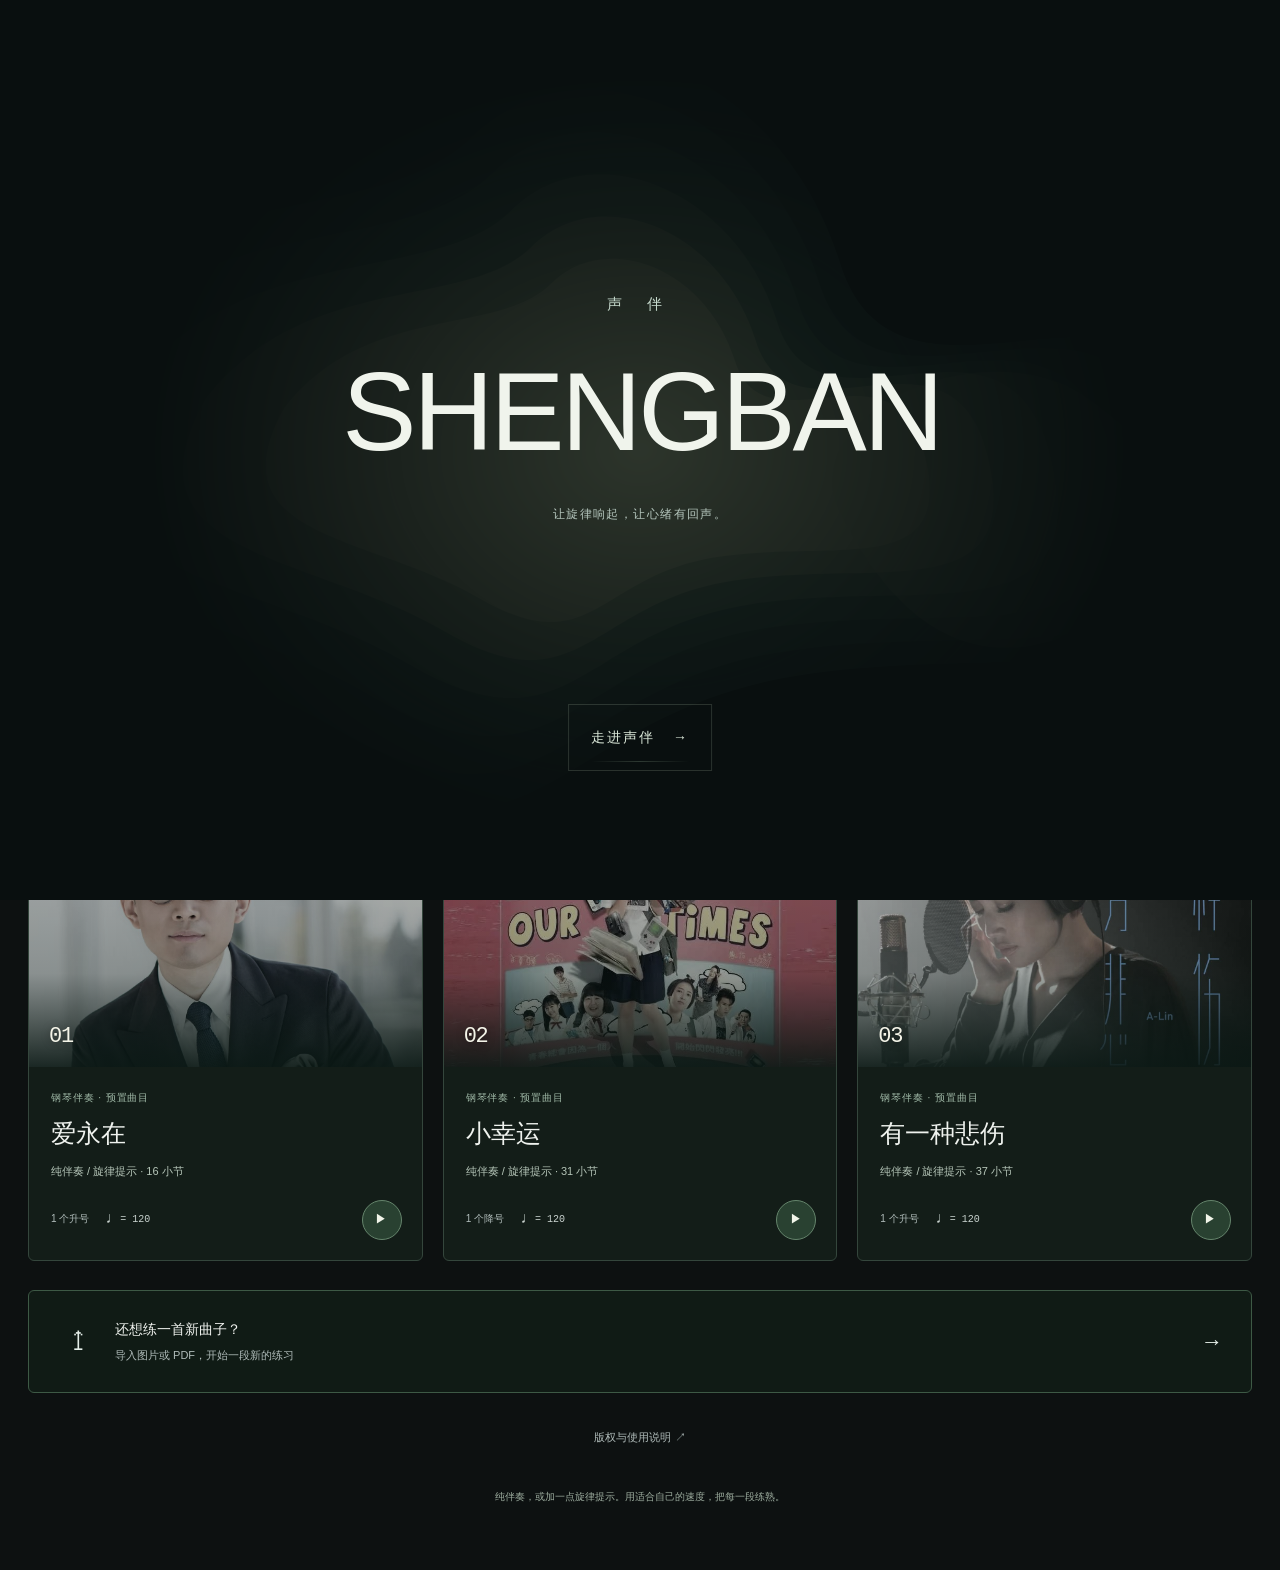
==== commit a9fef3af: "Add files via upload" ====
--- a/index.html
+++ b/index.html
@@ -81,7 +81,7 @@
       </main>
     </div>
 
-    <dialog id="import-dialog" aria-labelledby="import-title"><button class="modal-close" data-close aria-label="关闭">×</button><p class="eyebrow">导入乐谱</p><h2 id="import-title">选择你的乐谱类型</h2><p>同一首歌可上传 1 至 6 页印刷五线谱，核对页序后生成连续试听。</p><button class="primary-button" data-layout-choice="vocal">三行声乐谱 · 人声＋钢琴双手</button><p>可选择纯伴奏或带旋律提示的钢琴演奏。</p><button class="primary-button" data-layout-choice="piano">两行钢琴谱 · 右手＋左手</button><p>完整演奏两行，不分离主旋律。暂不支持吉他六线谱。</p></dialog>
+    <dialog id="import-dialog" aria-labelledby="import-title"><button class="modal-close" data-close aria-label="关闭">×</button><p class="eyebrow">导入乐谱</p><h2 id="import-title">选择你的乐谱类型</h2><p>同一首歌可上传 1 至 6 页印刷五线谱，核对页序后生成连续试听。</p><button class="primary-button" data-layout-choice="vocal">三行声乐谱 · 人声＋钢琴双手</button><p>可选择纯伴奏或带旋律提示的钢琴演奏。</p><button class="primary-button" data-layout-choice="piano">两行钢琴谱 · 上行＋下行</button><p>完整演奏两行，不分离主旋律。暂不支持吉他六线谱。</p><button class="primary-button" data-layout-choice="single">单行钢琴谱 · 单行五线谱</button><p>完整演奏这一行，支持最多四个降号或三个升号。</p></dialog>
     <dialog id="rights-dialog"><button class="modal-close" data-close aria-label="关闭">×</button><p class="eyebrow">使用说明</p><h2>仅使用你有权练习的乐谱</h2><p>预置曲目可直接试听。自动识谱试用会将图片上传至识谱服务器，图片与结果约 24 小时后清理；具体范围和次数限制见上传页面。</p><button class="primary-button" data-close>我知道了</button></dialog>
     <div class="toast" id="toast" role="status"></div>
     <script src="vendor/opensheetmusicdisplay.min.js"></script>
